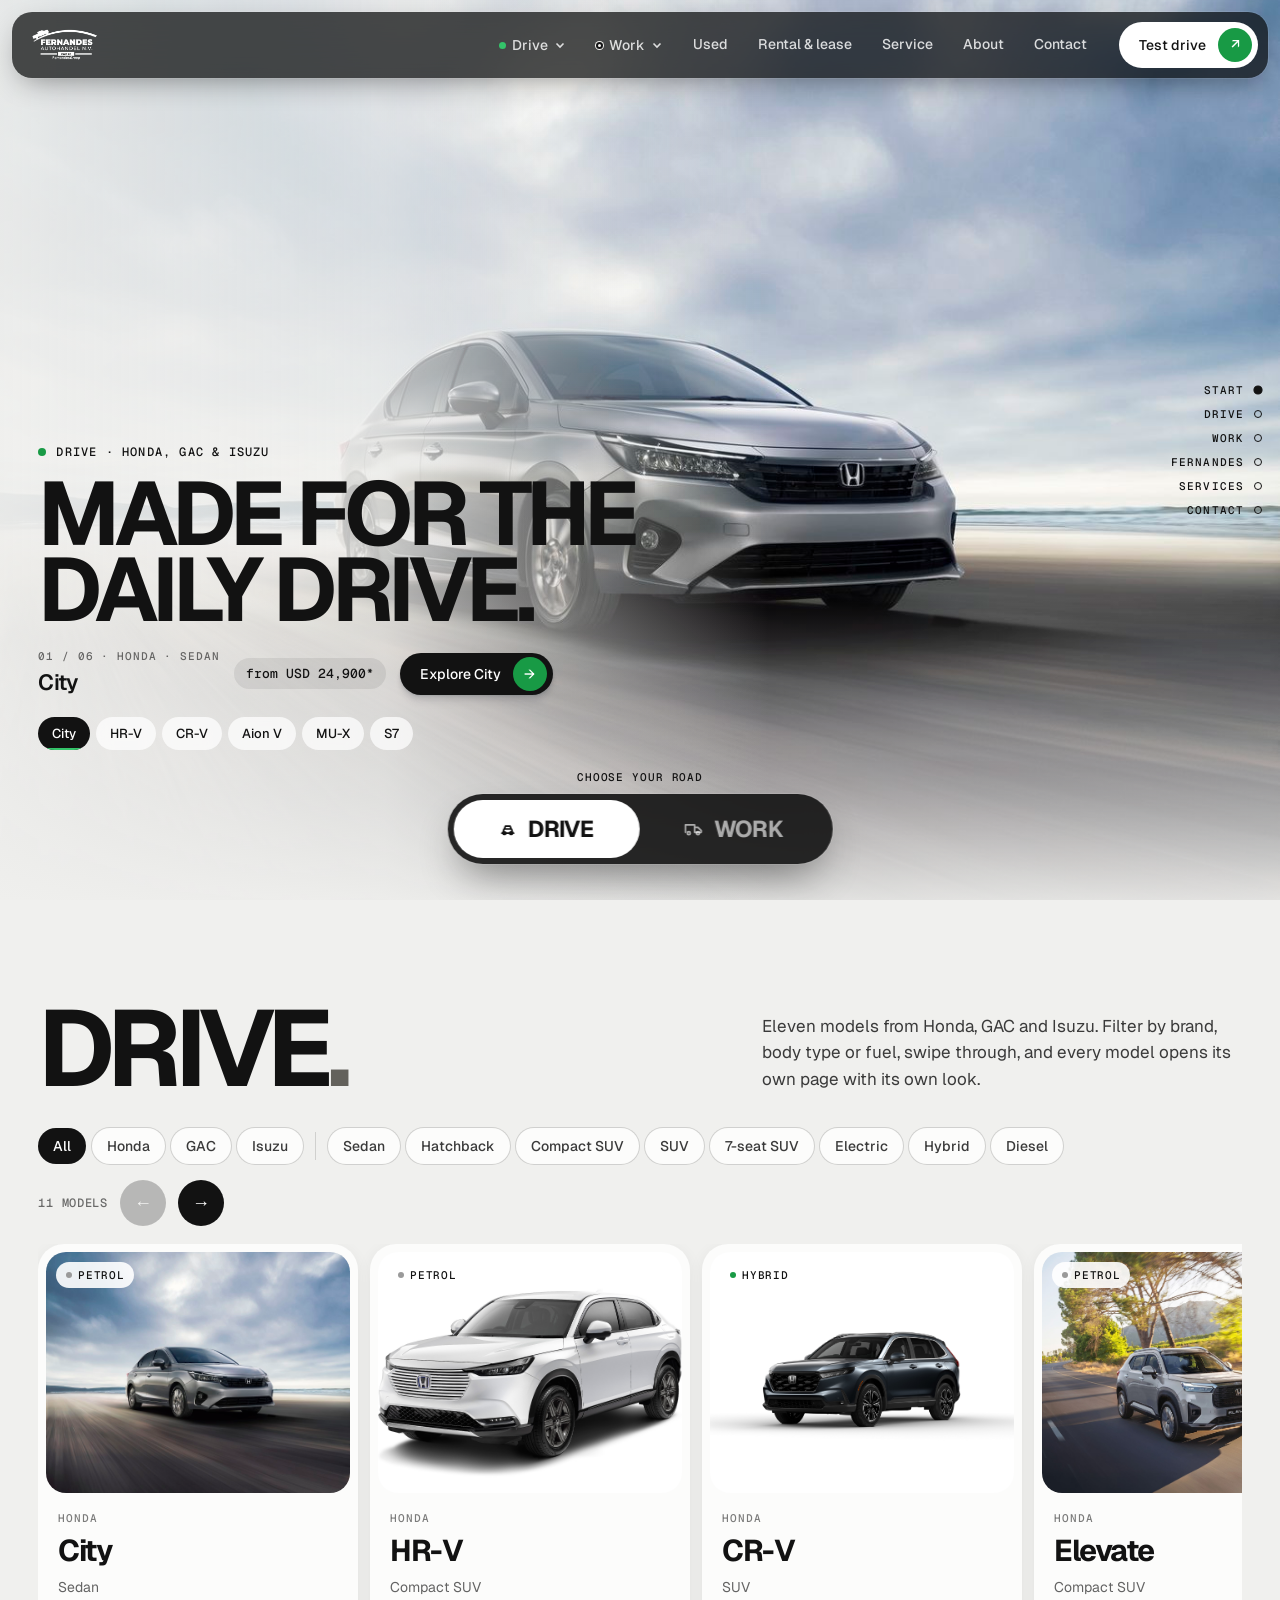
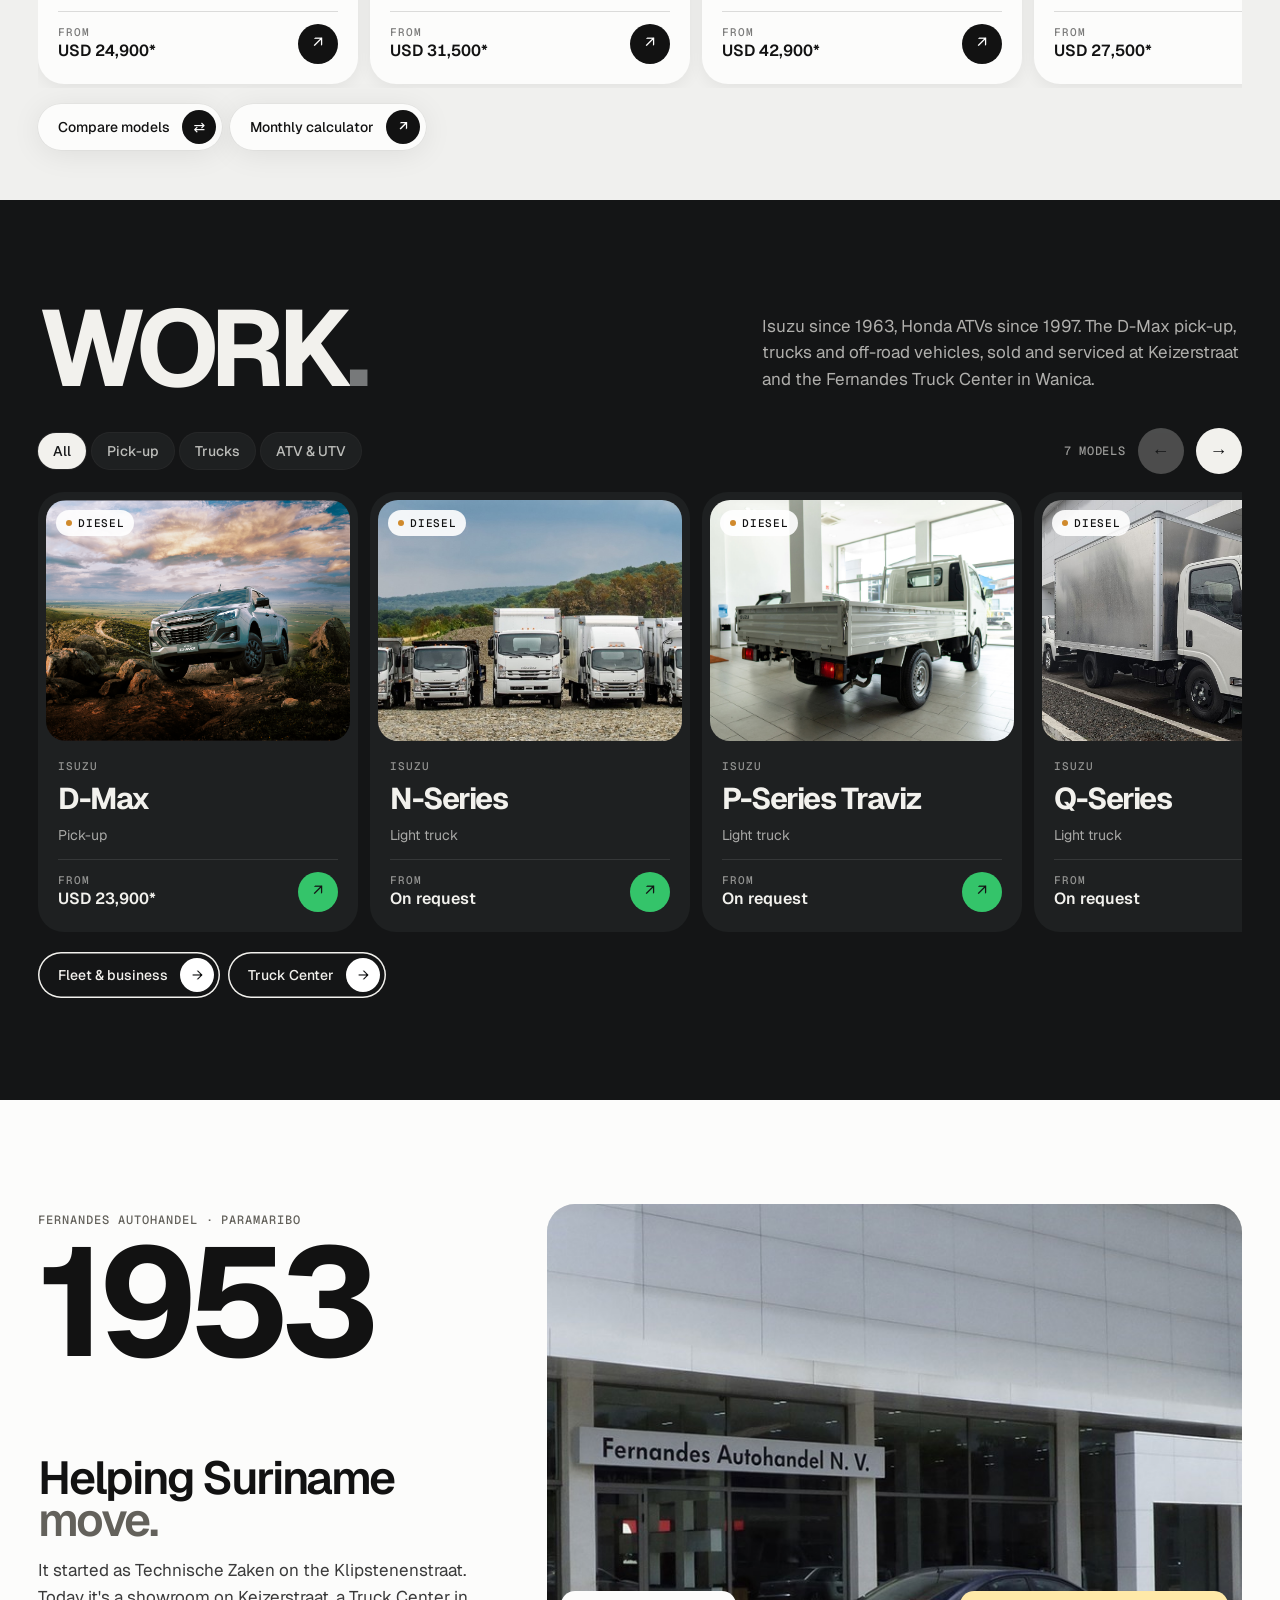
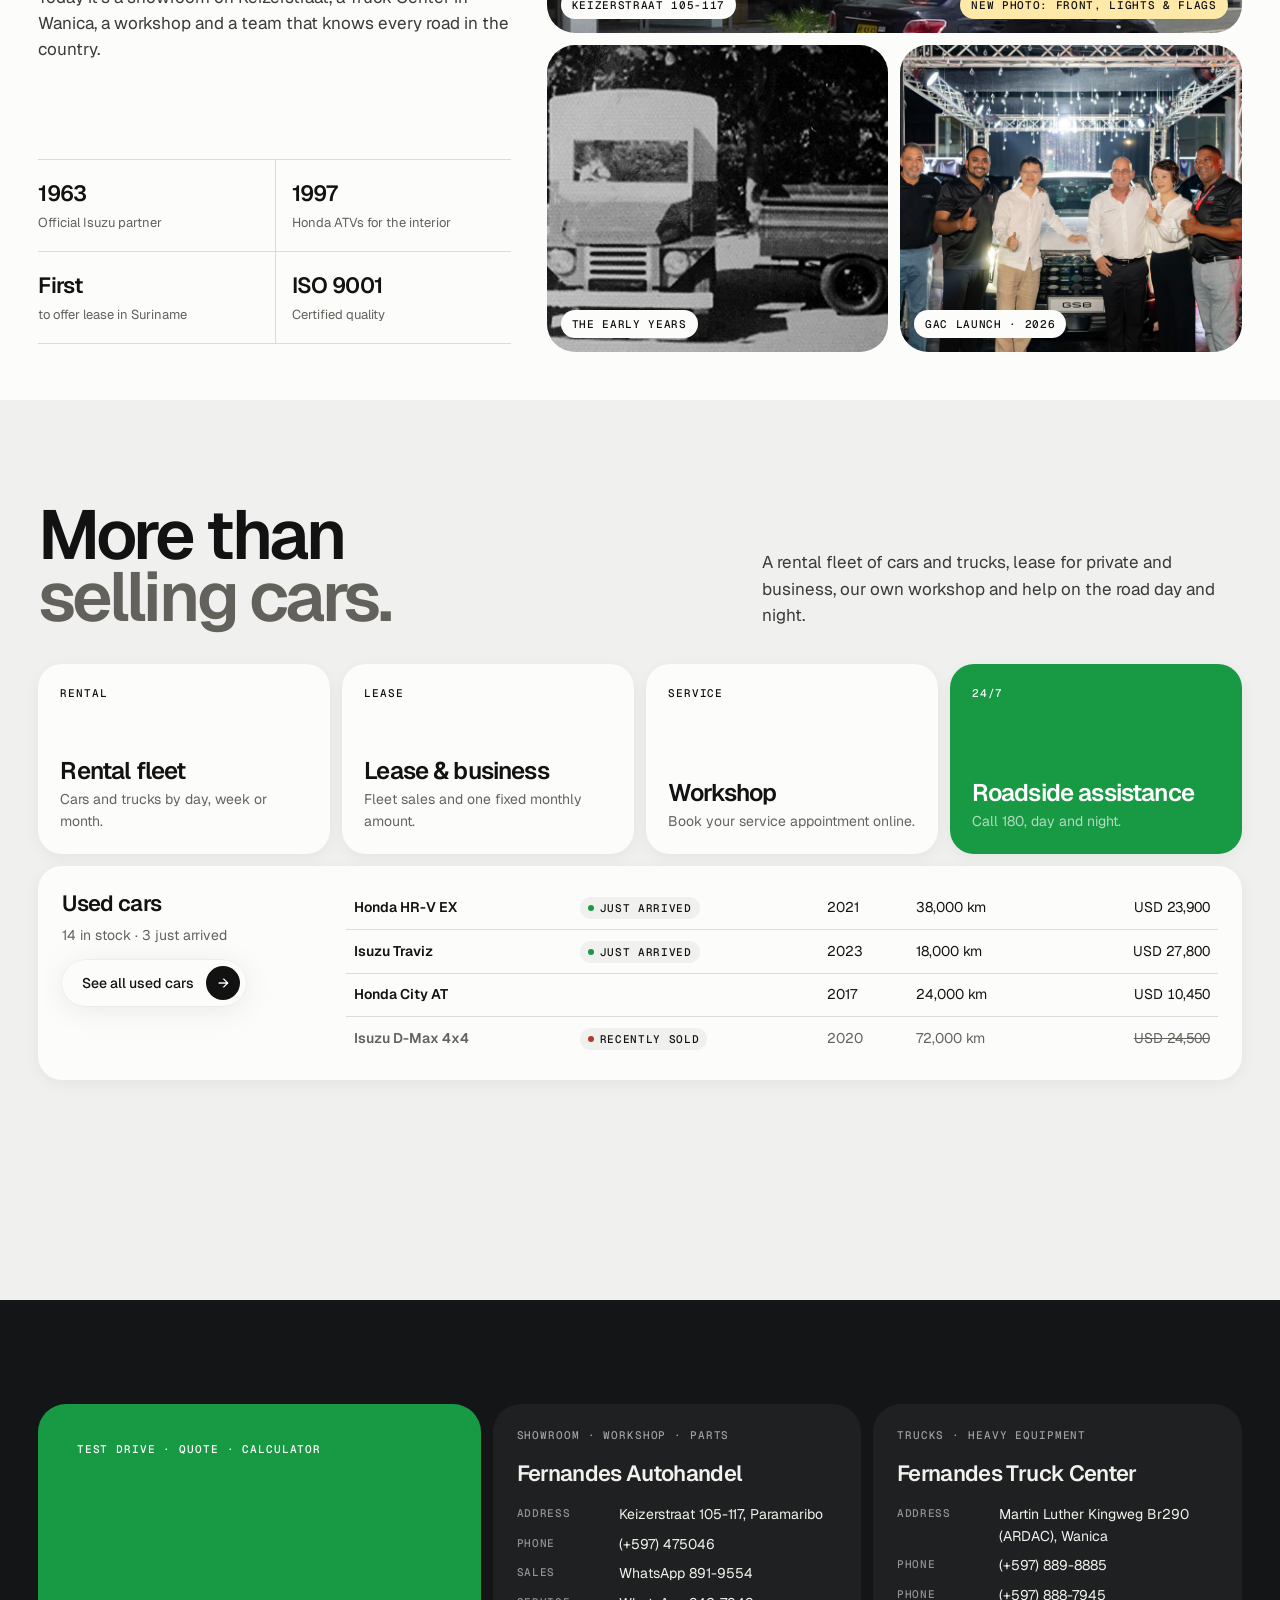
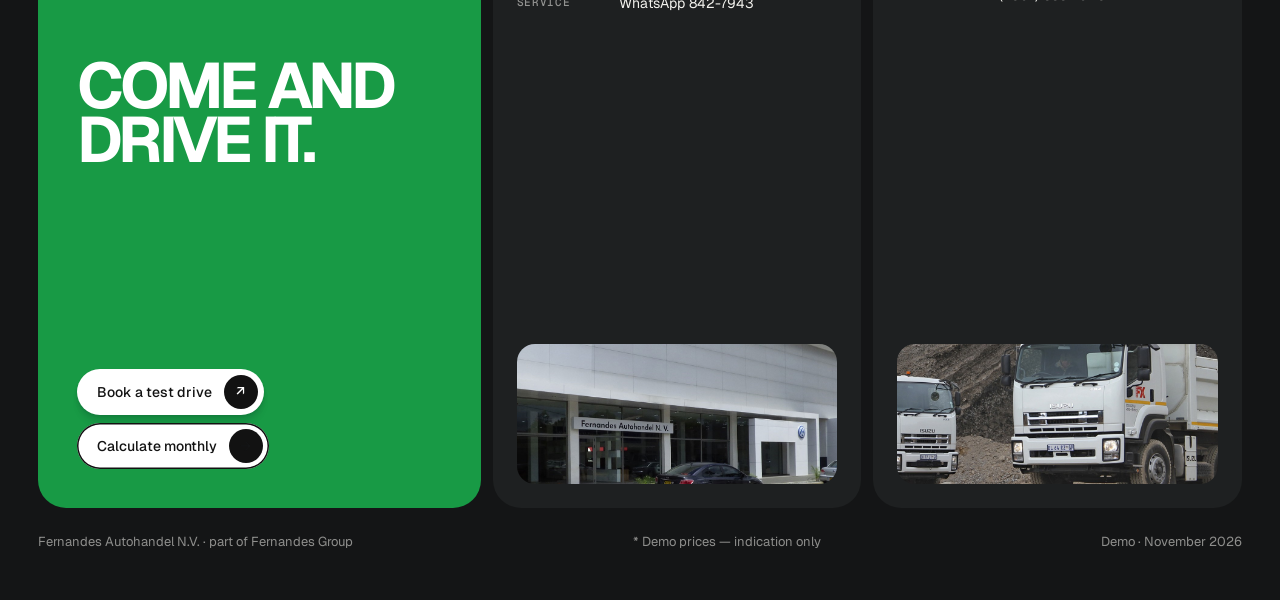
==== index.html @ 984bc944 "Raise 10px labels to 11px for legibility Co-Authored-By: Claude Opus 5.5 <noreply@anthropic.com>" ====
<!doctype html>
<html lang="en">
<head>
<meta charset="utf-8">
<meta name="viewport" content="width=device-width, initial-scale=1">
<title>Fernandes Autohandel — Honda, GAC &amp; Isuzu in Suriname</title>
<meta name="description" content="Fernandes Autohandel, Paramaribo, since 1953. New Honda, GAC and Isuzu vehicles, trucks, ATVs, used cars, rental, lease and service.">
<link rel="preconnect" href="https://fonts.googleapis.com">
<link rel="preconnect" href="https://fonts.gstatic.com" crossorigin>
<link href="https://fonts.googleapis.com/css2?family=Geist:wght@400;500;600;700&family=Geist+Mono:wght@500&display=swap" rel="stylesheet">
<link rel="stylesheet" href="assets/css/ytbg.css?v=3">
<link rel="stylesheet" href="assets/css/f-base.css?v=3">
<link rel="stylesheet" href="assets/css/f-nav.css?v=3">
<link rel="stylesheet" href="assets/css/f-compact.css?v=1">
<style>
  /* ================= Hero: switch + video reel per world ================= */
  .hero { padding: 0; }
  .layer { position: absolute; inset: 0; z-index: 1; isolation: isolate; display: flex; flex-direction: column; justify-content: flex-end; padding: 110px var(--gutter) 150px; }
  .layer--work { z-index: 2; color: var(--on-work); clip-path: circle(0% at 50% calc(100% - 82px)); transition: clip-path 1.1s cubic-bezier(.7,0,.2,1); }
  .hero[data-mode="work"] .layer--work { clip-path: circle(150% at 50% calc(100% - 82px)); }
  .layer--drive { color: var(--ink); }
  .reel { position: absolute; inset: 0; z-index: 0; background: #000; }
  .slide { position: absolute; inset: 0; opacity: 0; transition: opacity 1.1s ease; }
  .slide.on { opacity: 1; }
  .slide > img { position: absolute; inset: 0; width: 100%; height: 100%; object-fit: cover; }
  .slide.on > img, .slide.on .ytbg.is-static .ytbg__poster { animation: ytbg-kenburns 14s ease-in-out infinite alternate; }
  .slide .ytbg { background: transparent; }
  .layer::after { content: ''; position: absolute; inset: 0; z-index: 1; pointer-events: none; }
  .layer--drive::after { background: linear-gradient(90deg, rgba(240,240,238,.95) 0%, rgba(240,240,238,.78) 30%, rgba(240,240,238,0) 60%), linear-gradient(0deg, rgba(240,240,238,.92) 0%, rgba(240,240,238,0) 34%); }
  .layer--work::after { background: linear-gradient(90deg, rgba(20,21,22,.93) 0%, rgba(20,21,22,.66) 32%, rgba(20,21,22,0) 62%), linear-gradient(0deg, rgba(20,21,22,.93) 0%, rgba(20,21,22,0) 34%); }
  .layer > *:not(.reel) { position: relative; z-index: 2; }
  .kicker { display: inline-flex; align-items: center; gap: 10px; font: 500 12px var(--mono); letter-spacing: .1em; text-transform: uppercase; margin-bottom: 16px; }
  .kicker i { width: 8px; height: 8px; border-radius: 50%; background: var(--accent); }
  .layer--work .kicker i { background: var(--accent-2); }
  .layer h1, .layer h2.h1 { font-size: clamp(50px, 7vw, 116px); font-weight: 700; letter-spacing: -.06em; line-height: .84; text-transform: uppercase; max-width: 10ch; }
  .now { display: flex; align-items: center; gap: 14px; flex-wrap: wrap; margin: 22px 0 18px; min-height: 46px; }
  .now__name { font-size: 22px; font-weight: 600; letter-spacing: -.03em; }
  .now__name small { display: block; font: 500 11px var(--mono); letter-spacing: .08em; text-transform: uppercase; opacity: .6; margin-bottom: 2px; }
  .now__price { font: 500 13px var(--mono); padding: 7px 12px; border-radius: 999px; background: rgba(18,18,18,.08); }
  .layer--work .now__price { background: rgba(255,255,255,.12); }
  .now .btn { height: 42px; }
  .layer--work .now .btn { background: var(--on-work); color: var(--work); }
  .layer--work .now .btn i { background: var(--accent-2); color: var(--work); }
  .tabs-reel { display: flex; gap: 6px; flex-wrap: wrap; max-width: 640px; }
  .tabs-reel button { position: relative; overflow: hidden; border: 0; cursor: pointer; font: 500 13px var(--sans); padding: 8px 14px; border-radius: 999px; background: rgba(255,255,255,.72); color: var(--ink); backdrop-filter: blur(8px); -webkit-backdrop-filter: blur(8px); transition: background .25s, color .25s; }
  .layer--work .tabs-reel button { background: rgba(255,255,255,.1); color: var(--on-work); }
  .tabs-reel button.on { background: var(--ink); color: #fff; }
  .layer--work .tabs-reel button.on { background: var(--on-work); color: var(--work); }
  .tabs-reel button.on::after { content: ''; position: absolute; left: 0; bottom: 0; height: 2px; width: 100%; background: var(--accent-2); transform-origin: left; animation: reelbar var(--dur, 9s) linear forwards; }
  @keyframes reelbar { from { transform: scaleX(0); } to { transform: scaleX(1); } }

  .switch-wrap { position: absolute; z-index: 5; left: 50%; bottom: 36px; transform: translateX(-50%); display: flex; flex-direction: column; align-items: center; gap: 10px; }
  .switch-wrap .mono { color: var(--ink); transition: color .6s; }
  .hero[data-mode="work"] .switch-wrap .mono { color: var(--on-work); }
  .switch { position: relative; display: grid; grid-template-columns: 1fr 1fr; padding: 6px; border-radius: 999px; background: rgba(18,18,18,.9); backdrop-filter: blur(12px); -webkit-backdrop-filter: blur(12px); box-shadow: 0 0 0 1px rgba(255,255,255,.1), 0 20px 40px -12px rgba(0,0,0,.45); }
  .switch button { position: relative; z-index: 1; border: 0; background: none; color: rgba(255,255,255,.62); font: 700 clamp(18px, 1.8vw, 24px) var(--sans); letter-spacing: -.03em; text-transform: uppercase; padding: 14px clamp(28px, 3.4vw, 48px); cursor: pointer; transition: color .4s; display: flex; align-items: center; gap: 10px; }
  .switch button svg { width: 20px; height: 20px; }
  .switch button[aria-pressed="true"] { color: var(--ink); }
  .switch .knob { position: absolute; top: 6px; bottom: 6px; left: 6px; width: calc(50% - 6px); border-radius: 999px; background: #fff; transition: transform .6s cubic-bezier(.7,0,.2,1), background .6s; }
  .hero[data-mode="work"] .switch .knob { transform: translateX(100%); background: var(--accent-2); }
  .hero[data-mode="work"] .switch button[aria-pressed="true"] { color: var(--work); }

  /* ================= Drive / Work: filterable model rail ================= */
  .range__bar { display: flex; justify-content: space-between; align-items: center; gap: 16px; flex-wrap: wrap; margin-bottom: 18px; }
  .filters { display: flex; gap: 6px; flex-wrap: wrap; }
  .filters button { font: 500 14px var(--sans); border: 0; cursor: pointer; padding: 9px 15px; border-radius: 999px; background: var(--white); color: var(--ink-2); box-shadow: 0 0 0 1px var(--rule); transition: background .2s, color .2s; }
  .filters button:hover { color: var(--ink); }
  .filters button.on { background: var(--ink); color: #fff; box-shadow: none; }
  .filters .sep { width: 1px; background: var(--rule); margin: 4px 6px; }
  .block--dark .filters button { background: var(--work-2); color: rgba(242,241,237,.75); box-shadow: 0 0 0 1px rgba(255,255,255,.08); }
  .block--dark .filters button.on { background: var(--on-work); color: var(--work); }
  .range__nav { display: flex; align-items: center; gap: 12px; }
  .range__count { font: 500 12px var(--mono); letter-spacing: .06em; text-transform: uppercase; opacity: .6; }
  .arrow { width: 46px; height: 46px; border-radius: 50%; border: 0; cursor: pointer; display: grid; place-items: center; background: var(--ink); color: #fff; font-size: 18px; transition: transform .2s, opacity .2s; }
  .arrow:active { transform: scale(.94); }
  .arrow:disabled { opacity: .25; cursor: default; }
  .block--dark .arrow { background: var(--on-work); color: var(--work); }
  .rail { display: grid; grid-auto-flow: column; grid-auto-columns: clamp(270px, 25vw, 360px); gap: 12px; overflow-x: auto; scroll-snap-type: x mandatory; scrollbar-width: none; padding-bottom: 4px; flex: 1; min-height: 0; }
  .rail::-webkit-scrollbar { display: none; }
  .card { scroll-snap-align: start; display: flex; flex-direction: column; border-radius: 26px; overflow: hidden; background: var(--white); box-shadow: 0 4px 16px rgba(0,0,0,.06); transition: transform .3s var(--ease); min-height: 440px; }
  .block--dark .card { background: var(--work-2); box-shadow: none; }
  .card:hover { transform: translateY(-4px); }
  .card[hidden] { display: none; }
  .card__img { position: relative; flex: 1; min-height: 220px; overflow: hidden; margin: 8px; border-radius: 20px; }
  .card__img img { position: absolute; inset: 0; width: 100%; height: 100%; object-fit: cover; transition: transform .8s var(--ease); }
  .card:hover .card__img img { transform: scale(1.05); }
  .card__power { position: absolute; left: 10px; top: 10px; font: 500 11px var(--mono); letter-spacing: .06em; text-transform: uppercase; padding: 6px 10px; border-radius: 999px; background: rgba(255,255,255,.9); color: var(--ink); display: inline-flex; align-items: center; gap: 6px; }
  .card__power::before { content: ''; width: 6px; height: 6px; border-radius: 50%; background: #9a9a9a; }
  .card__power[data-p="Electric"]::before { background: #2f9bff; }
  .card__power[data-p*="ybrid"]::before { background: var(--accent); }
  .card__power[data-p="Diesel"]::before { background: #d08a2c; }
  .card__body { padding: 10px 20px 20px; display: flex; flex-direction: column; gap: 12px; }
  .card__brand { font: 500 11px var(--mono); letter-spacing: .08em; text-transform: uppercase; opacity: .55; }
  .card h3 { font-size: 30px; font-weight: 700; letter-spacing: -.05em; line-height: .95; }
  .card__type { font-size: 14px; opacity: .65; }
  .card__foot { display: flex; justify-content: space-between; align-items: center; gap: 10px; padding-top: 12px; border-top: 1px solid var(--rule); }
  .block--dark .card__foot { border-color: rgba(255,255,255,.1); }
  .card__price { font-weight: 600; font-variant-numeric: tabular-nums; }
  .card__price small { display: block; font: 500 11px var(--mono); letter-spacing: .08em; text-transform: uppercase; opacity: .55; }
  .card__go { width: 40px; height: 40px; border-radius: 50%; display: grid; place-items: center; background: var(--ink); color: #fff; transition: transform .35s var(--ease); }
  .block--dark .card__go { background: var(--accent-2); color: var(--work); }
  .card:hover .card__go { transform: rotate(-45deg); }
  .range__more { display: flex; gap: 8px; flex-wrap: wrap; margin-top: 16px; }

  @media (max-width: 760px) {
    .layer { padding-bottom: 140px; justify-content: flex-end; }
    .layer--drive::after { background: linear-gradient(0deg, rgba(240,240,238,.97) 0%, rgba(240,240,238,.85) 48%, rgba(240,240,238,0) 78%); }
    .layer--work::after { background: linear-gradient(0deg, rgba(20,21,22,.97) 0%, rgba(20,21,22,.85) 48%, rgba(20,21,22,0) 78%); }
    .switch button { padding: 12px 22px; }
    .now { margin: 16px 0 12px; }
    .rail { grid-auto-columns: 82%; }
    .card { min-height: 400px; }
    .filters .sep { display: none; }
  }
</style>
</head>
<body data-on="light" data-home="" data-img="assets/img/">

<header class="nav">
  <a class="nav__logo" href="#top"><img src="assets/img/brand/fernandes-logo-white.png" alt="Fernandes Autohandel N.V."></a>
  <nav class="nav__links" id="nav">
    <button class="nav__item" type="button" data-menu="drive" aria-expanded="false" aria-controls="mega-drive"><i></i>Drive<svg viewBox="0 0 12 12" fill="none" stroke="currentColor" stroke-width="1.6"><path d="M2.5 4.5 6 8l3.5-3.5"/></svg></button>
    <button class="nav__item" type="button" data-menu="work" aria-expanded="false" aria-controls="mega-work"><i></i>Work<svg viewBox="0 0 12 12" fill="none" stroke="currentColor" stroke-width="1.6"><path d="M2.5 4.5 6 8l3.5-3.5"/></svg></button>
    <a href="#services">Used</a>
    <a href="#services">Rental &amp; lease</a>
    <a href="#services">Service</a>
    <a href="#fernandes">About</a>
    <a href="#contact">Contact</a>
  </nav>
  <a class="btn" href="#contact">Test drive <i>↗</i></a>
  <button class="btn menu-btn" data-menu-toggle aria-expanded="false" aria-controls="nav">Menu <i>≡</i></button>
</header>
<div class="mega" id="mega-drive" data-mega="drive" role="region" aria-label="Drive models"></div>
<div class="mega" id="mega-work" data-mega="work" role="region" aria-label="Work models"></div>
<nav class="dots" aria-label="Sections"></nav>

<section class="block hero" id="top" data-block="Start" data-mode="drive">
  <div class="layer layer--drive" data-world="drive">
    <div class="reel"></div>
    <span class="kicker"><i></i>Drive · Honda, GAC &amp; Isuzu</span>
    <h1>Made for the daily drive.</h1>
    <div class="now"></div>
    <div class="tabs-reel" role="tablist" aria-label="Drive models"></div>
  </div>
  <div class="layer layer--work" data-world="work" aria-hidden="true">
    <div class="reel"></div>
    <span class="kicker"><i></i>Work · Isuzu &amp; Honda</span>
    <h2 class="h1">Built for the hardest day.</h2>
    <div class="now"></div>
    <div class="tabs-reel" role="tablist" aria-label="Work models"></div>
  </div>
  <div class="switch-wrap">
    <span class="mono">Choose your road</span>
    <div class="switch" role="group" aria-label="Drive or work">
      <span class="knob"></span>
      <button type="button" aria-pressed="true" data-set="drive"><svg viewBox="0 0 24 24" fill="none" stroke="currentColor" stroke-width="2" stroke-linecap="round" stroke-linejoin="round"><path d="M5 17h14M6 17l1.5-5h9L18 17M8 12l1.2-3.5h5.6L16 12"/><circle cx="8" cy="17" r="1.6"/><circle cx="16" cy="17" r="1.6"/></svg>Drive</button>
      <button type="button" aria-pressed="false" data-set="work"><svg viewBox="0 0 24 24" fill="none" stroke="currentColor" stroke-width="2" stroke-linecap="round" stroke-linejoin="round"><path d="M2 16V7h11v9M13 10h4l4 4v2h-8"/><circle cx="6" cy="17" r="1.8"/><circle cx="17" cy="17" r="1.8"/></svg>Work</button>
    </div>
  </div>
</section>

<section class="block" id="drive" data-block="Drive">
  <div class="block__head" data-reveal>
    <h2 class="block__title">Drive<span>.</span></h2>
    <p class="block__lede">Eleven models from Honda, GAC and Isuzu. Filter by brand, body type or fuel, swipe through, and every model opens its own page with its own look.</p>
  </div>
  <div class="range" data-range="drive">
    <div class="range__bar">
      <div class="filters"></div>
      <div class="range__nav"><span class="range__count"></span><button class="arrow" data-dir="-1" aria-label="Previous">←</button><button class="arrow" data-dir="1" aria-label="Next">→</button></div>
    </div>
    <div class="rail"></div>
    <div class="range__more"><a class="btn btn--light" href="#">Compare models <i>⇄</i></a><a class="btn btn--light" href="#">Monthly calculator <i>↗</i></a></div>
  </div>
</section>

<section class="block block--dark" id="work" data-block="Work">
  <div class="block__head" data-reveal>
    <h2 class="block__title">Work<span>.</span></h2>
    <p class="block__lede">Isuzu since 1963, Honda ATVs since 1997. The D-Max pick-up, trucks and off-road vehicles, sold and serviced at Keizerstraat and the Fernandes Truck Center in Wanica.</p>
  </div>
  <div class="range" data-range="work">
    <div class="range__bar">
      <div class="filters"></div>
      <div class="range__nav"><span class="range__count"></span><button class="arrow" data-dir="-1" aria-label="Previous">←</button><button class="arrow" data-dir="1" aria-label="Next">→</button></div>
    </div>
    <div class="rail"></div>
    <div class="range__more"><a class="btn btn--ghost" href="#">Fleet &amp; business <i><b>→</b></i></a><a class="btn btn--ghost" href="#contact">Truck Center <i><b>→</b></i></a></div>
  </div>
</section>

<section class="block block--white" id="fernandes" data-block="Fernandes">
  <div class="fern">
    <div class="fern__text" data-reveal>
      <div class="fern__year"><small>Fernandes Autohandel · Paramaribo</small>1953</div>
      <div>
        <h2 class="block__title block__title--sm">Helping Suriname<span> move.</span></h2>
        <p class="block__lede" style="margin-top:16px">It started as Technische Zaken on the Klipstenenstraat. Today it's a showroom on Keizerstraat, a Truck Center in Wanica, a workshop and a team that knows every road in the country.</p>
      </div>
      <div class="facts">
        <div><b>1963</b><span>Official Isuzu partner</span></div>
        <div><b>1997</b><span>Honda ATVs for the interior</span></div>
        <div><b>First</b><span>to offer lease in Suriname</span></div>
        <div><b>ISO 9001</b><span>Certified quality</span></div>
      </div>
    </div>
    <div class="fern__media" data-reveal>
      <figure class="photo photo--wide"><img src="assets/img/fernandes/autoh-nwbouw-170714-fz70-011a_stagesmall.jpg" alt="Fernandes Autohandel building, Keizerstraat"><figcaption><span>Keizerstraat 105-117</span><span class="todo">New photo: front, lights &amp; flags</span></figcaption></figure>
      <figure class="photo bw"><img src="assets/img/fernandes/dsc_5528_stagesmall.jpg" alt="Early Fernandes vehicles"><figcaption><span>The early years</span></figcaption></figure>
      <figure class="photo"><img src="assets/img/fernandes/dsc03095final.jpg" alt="GAC launch event" style="object-position:center 30%"><figcaption><span>GAC launch · 2026</span></figcaption></figure>
    </div>
  </div>
</section>

<section class="block" id="services" data-block="Services">
  <div class="block__head" data-reveal>
    <h2 class="block__title block__title--sm">More than<br><span>selling cars.</span></h2>
    <p class="block__lede">A rental fleet of cars and trucks, lease for private and business, our own workshop and help on the road day and night.</p>
  </div>
  <div class="svc" data-reveal>
    <a href="#"><span class="mono">Rental</span><div><h4>Rental fleet</h4><p>Cars and trucks by day, week or month.</p></div></a>
    <a href="#"><span class="mono">Lease</span><div><h4>Lease &amp; business</h4><p>Fleet sales and one fixed monthly amount.</p></div></a>
    <a href="#"><span class="mono">Service</span><div><h4>Workshop</h4><p>Book your service appointment online.</p></div></a>
    <a href="#" class="svc--accent"><span class="mono">24/7</span><div><h4>Roadside assistance</h4><p>Call 180, day and night.</p></div></a>
  </div>
  <div class="used" data-reveal>
    <div>
      <h4>Used cars</h4>
      <p class="used__count">14 in stock · 3 just arrived</p>
      <a class="btn btn--light" href="#">See all used cars <i>→</i></a>
    </div>
    <table>
      <tr><td>Honda HR-V EX</td><td><span class="tag">Just arrived</span></td><td>2021</td><td>38,000 km</td><td class="num">USD 23,900</td></tr>
      <tr><td>Isuzu Traviz</td><td><span class="tag">Just arrived</span></td><td>2023</td><td>18,000 km</td><td class="num">USD 27,800</td></tr>
      <tr><td>Honda City AT</td><td></td><td>2017</td><td>24,000 km</td><td class="num">USD 10,450</td></tr>
      <tr class="sold"><td>Isuzu D-Max 4x4</td><td><span class="tag tag--sold">Recently sold</span></td><td>2020</td><td>72,000 km</td><td class="num">USD 24,500</td></tr>
    </table>
  </div>
</section>

<section class="block block--dark" id="contact" data-block="Contact">
  <div class="contact" data-reveal>
    <div class="contact__cta">
      <span class="mono">Test drive · Quote · Calculator</span>
      <h3>Come and drive it.</h3>
      <div style="display:flex;gap:8px;flex-wrap:wrap"><a class="btn" href="#">Book a test drive <i>↗</i></a><a class="btn btn--ghost" href="#">Calculate monthly <i><b>→</b></i></a></div>
    </div>
    <div class="loc">
      <span class="mono" style="opacity:.6">Showroom · Workshop · Parts</span>
      <h4>Fernandes Autohandel</h4>
      <dl><dt>Address</dt><dd>Keizerstraat 105-117, Paramaribo</dd><dt>Phone</dt><dd>(+597) 475046</dd><dt>Sales</dt><dd>WhatsApp 891-9554</dd><dt>Service</dt><dd>WhatsApp 842-7943</dd></dl>
      <div class="loc__img"><img src="assets/img/fernandes/autoh-nwbouw-170714-fz70-011a_stagesmall.jpg" alt=""></div>
    </div>
    <div class="loc">
      <span class="mono" style="opacity:.6">Trucks · Heavy equipment</span>
      <h4>Fernandes Truck Center</h4>
      <dl><dt>Address</dt><dd>Martin Luther Kingweg Br290 (ARDAC), Wanica</dd><dt>Phone</dt><dd>(+597) 889-8885</dd><dt>Phone</dt><dd>(+597) 888-7945</dd></dl>
      <div class="loc__img"><img src="assets/img/trucks/f-series.jpg" alt="" style="object-position:70% center"></div>
    </div>
  </div>
  <div class="legal"><span>Fernandes Autohandel N.V. · part of Fernandes Group</span><span>* Demo prices — indication only</span><span>Demo · November 2026</span></div>
</section>

<script src="assets/data/models.js?v=3"></script>
<script src="assets/js/ytbg.js?v=3"></script>
<script src="assets/js/f-base.js?v=3"></script>
<script src="assets/js/f-nav.js?v=3"></script>
<script>
(function () {
  const MODELS = window.FAH_MODELS;
  const WORLDS = window.FAH_WORLDS;
  const IMG = document.body.dataset.img || 'assets/img/';
  const price = (m) => m.from ? 'USD ' + m.from.toLocaleString('en-US') + '*' : 'On request';
  const byWorld = (w) => MODELS.filter((m) => m.world === w);
  const touch = matchMedia('(hover: none)').matches;
  const reduce = matchMedia('(prefers-reduced-motion: reduce)').matches;
  const esc = (s) => String(s).replace(/[&<>"]/g, (c) => ({ '&': '&amp;', '<': '&lt;', '>': '&gt;', '"': '&quot;' }[c]));

  /* ---------------- Hero reels: several models per world ---------------- */
  const DUR = 9000;
  const reels = {};
  const extra = { drive: ['s7'], work: ['pioneer', 'foreman'] };      // image-only slides fill out each reel
  const setupReel = (world) => {
    const layer = document.querySelector(`.layer[data-world="${world}"]`);
    const list = byWorld(world).filter((m) => m.yt).concat(extra[world].map((id) => MODELS.find((m) => m.id === id)));
    const reelEl = layer.querySelector('.reel');
    reelEl.innerHTML = list.map((m, i) => m.yt
      ? `<div class="slide" data-i="${i}"><div class="ytbg" data-yt="${m.yt}" data-yt-title="${esc(m.brand + ' ' + m.name)}"><img class="ytbg__poster" src="${IMG + m.img}" alt="" style="object-position:${m.pos}"></div></div>`
      : `<div class="slide" data-i="${i}"><img src="${IMG + m.img}" alt="" style="object-position:${m.pos}"></div>`).join('');
    const tabs = layer.querySelector('.tabs-reel');
    tabs.style.setProperty('--dur', DUR + 'ms');
    tabs.innerHTML = list.map((m, i) => `<button type="button" role="tab" data-i="${i}">${esc(m.name)}</button>`).join('');
    const now = layer.querySelector('.now');
    const r = { world, list, layer, slides: [...reelEl.children], tabs: [...tabs.children], now, i: -1, timer: null, running: false };
    tabs.addEventListener('click', (e) => { const b = e.target.closest('button'); if (b) { go(r, +b.dataset.i); schedule(r); } });
    reels[world] = r;
  };
  const warm = (r, i) => { const yt = r.slides[i] && r.slides[i].querySelector('.ytbg'); if (yt && window.FAHyt) FAHyt.start(yt); };
  const go = (r, i) => {
    r.i = (i + r.list.length) % r.list.length;
    const m = r.list[r.i];
    r.slides.forEach((s, k) => s.classList.toggle('on', k === r.i));
    r.tabs.forEach((t, k) => { t.classList.remove('on'); t.setAttribute('aria-selected', String(k === r.i)); });
    void r.tabs[r.i].offsetWidth;                              // restart the progress bar
    r.tabs[r.i].classList.add('on');
    r.now.innerHTML = `<div class="now__name"><small>${String(r.i + 1).padStart(2, '0')} / ${String(r.list.length).padStart(2, '0')} · ${esc(m.brand)} · ${esc(m.type)}</small>${esc(m.name)}</div><span class="now__price">from ${esc(price(m))}</span><a class="btn" href="${m.page || '#' + r.world}">Explore ${esc(m.name)} <i>→</i></a>`;
    warm(r, r.i);
    warm(r, (r.i + 1) % r.list.length);                       // load the next video ahead so it is live when shown
  };
  const schedule = (r) => {
    clearInterval(r.timer);
    if (!r.running || reduce) return;
    r.timer = setInterval(() => go(r, r.i + 1), DUR);
  };
  const run = (world) => {
    Object.values(reels).forEach((r) => { r.running = r.world === world; if (!r.running) clearInterval(r.timer); });
    const r = reels[world];
    if (r.i < 0) go(r, 0); else go(r, r.i);
    schedule(r);
  };
  setupReel('drive'); setupReel('work');

  /* ---------------- Switch ---------------- */
  const hero = document.getElementById('top');
  const buttons = [...hero.querySelectorAll('[data-set]')];
  const setMode = (mode) => {
    hero.dataset.mode = mode;
    hero.classList.toggle('block--dark', mode === 'work');
    buttons.forEach((b) => b.setAttribute('aria-pressed', String(b.dataset.set === mode)));
    hero.querySelector('.layer--drive').setAttribute('aria-hidden', String(mode !== 'drive'));
    hero.querySelector('.layer--work').setAttribute('aria-hidden', String(mode !== 'work'));
    run(mode);
    window.dispatchEvent(new Event('scroll'));
  };
  buttons.forEach((b) => b.addEventListener('click', () => setMode(b.dataset.set)));
  hero.addEventListener('keydown', (e) => { if (e.key === 'ArrowRight') setMode('work'); if (e.key === 'ArrowLeft') setMode('drive'); });
  run('drive');

  /* ---------------- Drive / Work rails with filters ---------------- */
  const card = (m) => `<a class="card" href="${FAH.href(m)}" data-brand="${esc(m.brand)}" data-group="${esc(m.group)}" data-type="${esc(m.type)}" data-power="${esc(m.power)}">
      <div class="card__img"><img src="${IMG + m.img}" alt="${esc(m.brand + ' ' + m.name)}" loading="lazy" style="object-position:${m.pos}"><span class="card__power" data-p="${esc(m.power)}">${esc(m.power)}</span></div>
      <div class="card__body"><span class="card__brand">${esc(m.brand)}</span><h3>${esc(m.name)}</h3><span class="card__type">${esc(m.type)}</span>
      <div class="card__foot"><span class="card__price"><small>From</small>${esc(price(m))}</span><span class="card__go">↗</span></div></div></a>`;
  document.querySelectorAll('[data-range]').forEach((range) => {
    const world = range.dataset.range;
    const items = byWorld(world);
    const rail = range.querySelector('.rail');
    rail.innerHTML = items.map(card).join('');
    const groupFilters = WORLDS[world].groups;
    const typeFilters = WORLDS[world].filters;
    const fbar = range.querySelector('.filters');
    fbar.innerHTML = `<button class="on" data-f="all">All</button>` +
      groupFilters.map((g) => `<button data-f="group:${esc(g)}">${esc(g)}</button>`).join('') +
      (typeFilters.length ? '<span class="sep"></span>' + typeFilters.map((t) => `<button data-f="${['Electric', 'Hybrid', 'Diesel'].includes(t) ? 'power' : 'type'}:${esc(t)}">${esc(t)}</button>`).join('') : '');
    const count = range.querySelector('.range__count');
    const arrows = [...range.querySelectorAll('.arrow')];
    const updateArrows = () => {
      arrows[0].disabled = rail.scrollLeft < 8;
      arrows[1].disabled = rail.scrollLeft + rail.clientWidth > rail.scrollWidth - 8;
    };
    const apply = (f) => {
      let n = 0;
      [...rail.children].forEach((c) => {
        let show = f === 'all';
        if (!show) {
          const [k, v] = f.split(/:(.+)/);
          const val = c.dataset[k] || '';
          show = k === 'power' ? val.toLowerCase().includes(v.toLowerCase()) : val === v;
        }
        c.hidden = !show; if (show) n++;
      });
      count.textContent = n + (n === 1 ? ' model' : ' models');
      rail.scrollTo({ left: 0 });
      setTimeout(updateArrows, 50);
    };
    fbar.addEventListener('click', (e) => {
      const b = e.target.closest('button'); if (!b) return;
      fbar.querySelectorAll('button').forEach((x) => x.classList.toggle('on', x === b));
      apply(b.dataset.f);
    });
    arrows.forEach((a) => a.addEventListener('click', () => {
      const step = (rail.firstElementChild ? rail.firstElementChild.getBoundingClientRect().width + 12 : 300) * (innerWidth < 760 ? 1 : 2);
      rail.scrollBy({ left: step * +a.dataset.dir, behavior: 'smooth' });
    }));
    rail.addEventListener('scroll', updateArrows, { passive: true });
    addEventListener('resize', updateArrows);
    apply('all');
  });

  // menu model links: jump to the world and highlight the right filter later (demo: scroll to the rail)
  document.querySelectorAll('.mega__model').forEach((a) => a.addEventListener('click', () => {
    const m = MODELS.find((x) => x.id === a.dataset.model);
    const rail = document.querySelector(`[data-range="${m.world}"] .rail`);
    const target = [...rail.children].find((c) => c.querySelector('h3').textContent === m.name);
    if (target) setTimeout(() => rail.scrollTo({ left: target.offsetLeft - rail.offsetLeft, behavior: 'smooth' }), 500);
  }));
})();
</script>
</body>
</html>
---- assets/css/ytbg.css ----
.ytbg { position: absolute; inset: 0; overflow: hidden; container-type: size; background: #000; }
.ytbg__poster { position: absolute; inset: 0; width: 100%; height: 100%; object-fit: cover; transition: opacity .9s ease, transform 8s ease; }
.ytbg__frame {
  position: absolute; top: 50%; left: 50%; border: 0; pointer-events: none;
  width: max(100cqw, calc(100cqh * 1.7778)); height: max(100cqh, calc(100cqw * 0.5625));
  transform: translate(-50%, -50%) scale(1.18); opacity: 0; transition: opacity .9s ease;
}
/* is-playing = wanted (hover/visible); is-live = YouTube reports playback */
/* the delay hides YouTube's own controls, which flash briefly when playback starts */
.ytbg.is-playing.is-live .ytbg__frame { opacity: 1; transition-delay: 1.4s; }
.ytbg.is-playing.is-live .ytbg__poster { opacity: 0; transition-delay: 1.4s; }
.ytbg.is-static .ytbg__poster { animation: ytbg-kenburns 18s ease-in-out infinite alternate; }
@keyframes ytbg-kenburns { from { transform: scale(1); } to { transform: scale(1.12) translate(-2%, -1%); } }
@media (prefers-reduced-motion: reduce) { .ytbg__frame { display: none; } .ytbg.is-static .ytbg__poster { animation: none; } }
---- assets/css/f-base.css ----
/* Shared base for the "F" family of style proposals (Drive & Work). */
html, body { background: #f0f0ee; }
:root {
  --paper: #f0f0ee;
  --paper-2: #e6e6e2;
  --white: #fcfcfb;
  --ink: #121212;
  --ink-2: #3a3a3a;
  --muted: #63615b;           /* 4.5:1+ on paper and stone */
  --rule: rgba(18, 18, 18, .14);
  --work: #141516;
  --work-2: #1e2021;
  --work-3: #2a2d2e;
  --on-work: #f2f1ed;
  --accent: #189a45;            /* Fernandes green */
  --accent-2: #34c46a;          /* green on dark */
  --sans: 'Geist', system-ui, sans-serif;
  --mono: 'Geist Mono', ui-monospace, monospace;
  --gutter: clamp(18px, 3vw, 44px);
  --ease: cubic-bezier(.22, 1, .36, 1);
}
* { box-sizing: border-box; margin: 0; }
/* No scroll-snap: with a mouse wheel it pulls every small step back to the block start. */
html { overflow-x: clip; }   /* paging + anchor scrolling are animated in f-base.js */
body { color: var(--ink); font: 400 16px/1.55 var(--sans); -webkit-font-smoothing: antialiased; -moz-osx-font-smoothing: grayscale; }
::selection { background: rgba(24, 154, 69, .25); }
img { display: block; max-width: 100%; }
a { color: inherit; text-decoration: none; }
.mono { font: 500 11px var(--mono); letter-spacing: .08em; text-transform: uppercase; }
.muted { color: var(--muted); }

/* ---------- Nav (adapts to the block underneath) ---------- */
.nav { position: fixed; z-index: 60; inset: 0 0 auto; display: flex; align-items: center; gap: 24px; padding: 16px var(--gutter); transition: color .4s, background .4s; }
.nav__logo { background: #fff; border-radius: 10px; padding: 5px 10px; box-shadow: 0 1px 3px rgba(0,0,0,.08); }
.nav__logo img { height: 32px; width: auto; }
.nav__links { display: flex; gap: 22px; margin-left: auto; font-size: 14px; font-weight: 500; }
.nav__links a { opacity: .8; transition: opacity .2s; }
.nav__links a:hover { opacity: 1; }
body[data-on="dark"] .nav { color: var(--on-work); }
body[data-on="dark"] .nav__links a { text-shadow: 0 2px 16px rgba(0,0,0,.45); }
.nav .menu-btn { display: none; }

/* ---------- Buttons ---------- */
.btn { display: inline-flex; align-items: center; justify-content: space-between; gap: 12px; height: 46px; padding: 0 6px 0 20px; border-radius: 999px; background: var(--ink); color: #fff; font: 500 14px var(--sans); border: 0; cursor: pointer; white-space: nowrap; transition: transform .2s, background .3s, color .3s; box-shadow: 0 1px 2px rgba(5,26,36,.1), 0 4px 4px rgba(5,26,36,.09), 0 9px 6px rgba(5,26,36,.05); }
.btn i { width: 34px; height: 34px; border-radius: 50%; background: var(--accent); color: #fff; display: grid; place-items: center; font-style: normal; transition: transform .35s var(--ease); }
.btn:hover i { transform: rotate(-45deg); }
.btn:active { transform: scale(.97); }
.btn--light { background: var(--white); color: var(--ink); box-shadow: 0 0 0 .5px rgba(0,0,0,.06), 0 4px 30px rgba(0,0,0,.08); }
.btn--light i { background: var(--ink); }
.btn--ghost { background: transparent; color: inherit; box-shadow: inset 0 0 0 1.5px currentColor; }
.btn--ghost i { background: currentColor; }
.btn--ghost i b { color: var(--work); font-weight: 400; }
body[data-on="dark"] .nav .btn { background: var(--on-work); color: var(--work); }

/* ---------- Full-screen blocks ---------- */
.block { position: relative; min-height: 100vh; min-height: 100svh; scroll-snap-align: start; padding: 104px var(--gutter) 48px; display: flex; flex-direction: column; overflow: hidden; }
.block--dark { background: var(--work); color: var(--on-work); }
.block--white { background: var(--white); }
.block__head { display: flex; justify-content: space-between; align-items: end; gap: 24px; flex-wrap: wrap; margin-bottom: clamp(24px, 4vh, 44px); }
.block__title { font-size: clamp(56px, 8.4vw, 136px); font-weight: 700; letter-spacing: -.06em; line-height: .82; text-transform: uppercase; }
.block__title--sm { font-size: clamp(40px, 5.4vw, 84px); letter-spacing: -.05em; line-height: .9; text-transform: none; font-weight: 600; }
.block__title span { color: var(--muted); }
.block--dark .block__title span { color: #77797a; }
.block__lede { max-width: 30rem; font-size: 17px; color: var(--ink-2); }
.block--dark .block__lede { color: rgba(242,241,237,.7); }

/* side index of blocks */
.dots { position: fixed; z-index: 55; right: 18px; top: 50%; transform: translateY(-50%); display: grid; gap: 10px; }
.dots a { display: flex; align-items: center; justify-content: flex-end; gap: 10px; font: 500 11px var(--mono); letter-spacing: .1em; text-transform: uppercase; color: var(--ink); opacity: .45; transition: opacity .3s, color .3s; }
.dots a span { opacity: 0; transform: translateX(6px); transition: opacity .3s, transform .3s var(--ease); }
.dots a i { width: 8px; height: 8px; border-radius: 50%; border: 1.5px solid currentColor; transition: background .3s, transform .3s; }
.dots a:hover span, .dots a.on span { opacity: 1; transform: none; }
.dots a.on { opacity: 1; }
.dots a.on i { background: currentColor; transform: scale(1.15); }
body[data-on="dark"] .dots a { color: var(--on-work); }

/* ---------- Model cards (Drive / Work) ---------- */
.models { display: grid; grid-template-columns: repeat(4, 1fr); gap: 12px; flex: 1; min-height: 0; }
.model { position: relative; border-radius: 28px; overflow: hidden; display: flex; flex-direction: column; justify-content: flex-end; padding: 22px; min-height: 340px; isolation: isolate; color: #fff; }
.model > img, .model .ytbg { position: absolute; inset: 0; width: 100%; height: 100%; object-fit: cover; z-index: -2; transition: transform .8s var(--ease); }
.model:hover > img { transform: scale(1.05); }
.model::after { content: ''; position: absolute; inset: 0; z-index: -1; background: linear-gradient(180deg, rgba(0,0,0,.25) 0%, rgba(0,0,0,0) 30%, rgba(0,0,0,.72) 100%); }
.model__kind { position: absolute; top: 18px; left: 18px; font: 500 11px var(--mono); letter-spacing: .08em; text-transform: uppercase; background: rgba(255,255,255,.16); backdrop-filter: blur(10px); -webkit-backdrop-filter: blur(10px); padding: 6px 10px; border-radius: 999px; }
.model__go { position: absolute; top: 14px; right: 14px; width: 40px; height: 40px; border-radius: 50%; display: grid; place-items: center; background: rgba(255,255,255,.18); backdrop-filter: blur(10px); -webkit-backdrop-filter: blur(10px); transition: transform .35s var(--ease), background .3s, color .3s; }
.model:hover .model__go { transform: rotate(-45deg); background: #fff; color: var(--ink); }
.model h3 { font-size: clamp(26px, 2.3vw, 36px); font-weight: 600; letter-spacing: -.04em; line-height: 1; }
.model p { font-size: 14px; opacity: .8; margin-top: 6px; }
.model .from { display: inline-block; margin-top: 12px; font: 500 12px var(--mono); letter-spacing: .04em; padding: 6px 10px; border-radius: 999px; background: rgba(0,0,0,.35); backdrop-filter: blur(8px); -webkit-backdrop-filter: blur(8px); }

/* ---------- Fernandes block ---------- */
.fern { display: grid; grid-template-columns: 5fr 7fr; gap: 12px; flex: 1; min-height: 0; }
.fern__text { display: flex; flex-direction: column; justify-content: space-between; gap: 28px; padding: 8px 24px 8px 0; }
.fern .block__title--sm { font-size: clamp(32px, 3.6vw, 56px); }
.fern__year { font-size: clamp(88px, 12vw, 190px); font-weight: 700; letter-spacing: -.07em; line-height: .78; }
.fern__year small { display: block; font: 500 12px var(--mono); letter-spacing: .08em; text-transform: uppercase; color: var(--muted); margin-bottom: 14px; }
.facts { display: grid; grid-template-columns: 1fr 1fr; border-top: 1px solid var(--rule); }
.facts div { padding: 16px 16px 16px 0; border-bottom: 1px solid var(--rule); }
.facts div:nth-child(even) { padding-left: 16px; border-left: 1px solid var(--rule); }
.facts b { display: block; font-size: 22px; font-weight: 600; letter-spacing: -.03em; }
.facts span { font-size: 13px; color: var(--muted); }
.fern__media { display: grid; grid-template-columns: 1fr 1fr; grid-template-rows: 1.4fr 1fr; gap: 12px; min-height: 520px; }
.photo { position: relative; border-radius: 28px; overflow: hidden; background: var(--paper-2); }
.photo img { position: absolute; inset: 0; width: 100%; height: 100%; object-fit: cover; transition: transform .8s var(--ease); }
.photo:hover img { transform: scale(1.03); }
.photo--wide { grid-column: span 2; }
.photo figcaption { position: absolute; left: 14px; bottom: 14px; right: 14px; display: flex; flex-wrap: wrap; justify-content: space-between; gap: 8px; align-items: end; }
.photo figcaption span { font: 500 11px var(--mono); letter-spacing: .06em; text-transform: uppercase; background: var(--white); color: var(--ink); padding: 7px 11px; border-radius: 999px; }
.photo .todo { background: #ffe9a8 !important; }
.bw img { filter: grayscale(1) contrast(1.05); }

/* ---------- Services + compact used list ---------- */
.svc { display: grid; grid-template-columns: repeat(4, 1fr); gap: 12px; }
.svc a { border-radius: 24px; padding: 22px; min-height: 190px; display: flex; flex-direction: column; justify-content: space-between; background: var(--white); box-shadow: 0 4px 16px rgba(0,0,0,.05); transition: transform .3s var(--ease); }
.block--dark .svc a { background: var(--work-2); box-shadow: none; }
.svc a:hover { transform: translateY(-4px); }
.svc h4 { font-size: 24px; font-weight: 600; letter-spacing: -.035em; line-height: 1.05; }
.svc p { font-size: 14px; opacity: .65; margin-top: 6px; }
.svc a.svc--accent { background: var(--accent); color: #fff; }

.used { margin-top: 12px; border-radius: 24px; background: var(--white); box-shadow: 0 4px 16px rgba(0,0,0,.05); padding: 20px 24px; display: grid; grid-template-columns: 260px 1fr; gap: 24px; align-items: start; }
.block--dark .used { background: var(--work-2); box-shadow: none; }
.used h4 { font-size: 22px; font-weight: 600; letter-spacing: -.03em; }
.used__count { font-size: 14px; color: var(--muted); margin: 4px 0 14px; }
.used table { width: 100%; border-collapse: collapse; font-size: 14px; }
.used td { padding: 10px 8px; border-top: 1px solid var(--rule); white-space: nowrap; }
.block--dark .used td { border-color: rgba(242,241,237,.12); }
.used tr:first-child td { border-top: 0; }
.used td:first-child { font-weight: 600; white-space: normal; }
.used td.num { text-align: right; font-variant-numeric: tabular-nums; }
.used tr:hover td { background: rgba(0,0,0,.02); }
.tag { display: inline-flex; align-items: center; gap: 6px; font: 500 11px var(--mono); letter-spacing: .06em; text-transform: uppercase; padding: 4px 8px; border-radius: 999px; background: var(--paper); color: var(--ink); }
.tag::before { content: ''; width: 6px; height: 6px; border-radius: 50%; background: var(--accent); }
.tag--sold::before { background: #b23a2e; }
.sold td { color: var(--muted); }
.sold td.num { text-decoration: line-through; }

/* ---------- Contact / footer block ---------- */
.contact { display: grid; grid-template-columns: 1.2fr 1fr 1fr; gap: 12px; flex: 1; }
.contact__cta { border-radius: 28px; background: var(--accent); color: #fff; padding: clamp(24px, 3vw, 40px); display: flex; flex-direction: column; justify-content: space-between; gap: 24px; }
.contact__cta h3 { font-size: clamp(44px, 5vw, 80px); font-weight: 700; letter-spacing: -.06em; line-height: .85; text-transform: uppercase; }
.contact__cta .btn { background: #fff; color: var(--ink); }
.contact__cta .btn i { background: var(--ink); }
.loc { border-radius: 28px; background: var(--work-2); padding: 24px; display: flex; flex-direction: column; gap: 14px; }
.block:not(.block--dark) .loc { background: var(--white); box-shadow: 0 4px 16px rgba(0,0,0,.05); }
.loc h4 { font-size: 22px; font-weight: 600; letter-spacing: -.03em; }
.loc dl { display: grid; grid-template-columns: 90px 1fr; gap: 8px 12px; font-size: 14px; }
.loc dt { font: 500 11px var(--mono); letter-spacing: .06em; text-transform: uppercase; opacity: .55; padding-top: 2px; }
.loc .loc__img { border-radius: 18px; overflow: hidden; aspect-ratio: 16 / 7; margin-top: auto; }
.loc .loc__img img { width: 100%; height: 100%; object-fit: cover; }
.legal { display: flex; justify-content: space-between; flex-wrap: wrap; gap: 12px; margin-top: 24px; font-size: 13px; opacity: .55; }

/* ---------- Reveal ---------- */
[data-reveal] { opacity: 0; transform: translateY(26px); transition: opacity .8s var(--ease), transform .8s var(--ease); }
[data-reveal].in { opacity: 1; transform: none; }
@media (prefers-reduced-motion: reduce) { html { scroll-behavior: auto; } [data-reveal] { opacity: 1; transform: none; } }

/* ---------- Responsive ---------- */
@media (max-width: 1100px) {
  .nav__links, .nav > .btn:not(.menu-btn) { display: none; }
  .nav .menu-btn { display: inline-flex; margin-left: auto; }
  body.menu-open .nav__links { display: flex; flex-direction: column; position: fixed; top: 70px; left: 12px; right: 12px; padding: 18px; border-radius: 24px; background: var(--white); color: var(--ink); box-shadow: 0 20px 40px rgba(0,0,0,.15); }
  .dots { display: none; }
  .models { grid-template-columns: repeat(2, 1fr); }
  .fern { grid-template-columns: 1fr; }
  .fern__text { padding: 0; }
  .svc { grid-template-columns: repeat(2, 1fr); }
  .used { grid-template-columns: 1fr; }
  .contact { grid-template-columns: 1fr; }
}
@media (max-width: 640px) {
  .block { padding-top: 92px; }
  .models { grid-template-columns: 1fr; }
  .model { min-height: 260px; }
  .fern__media { grid-template-rows: 220px 160px; min-height: 0; }
  .svc { grid-template-columns: 1fr; }
  .used td:nth-child(3), .used td:nth-child(4) { display: none; }
  .facts { grid-template-columns: 1fr; }
  .facts div:nth-child(even) { padding-left: 0; border-left: 0; }
}
---- assets/css/f-nav.css ----
/* Shared nav: dark glass bar with white logo + Drive/Work mega menus. */
/* ================= Nav: one dark glass bar, readable on every background ================= */
.nav { top: 12px; left: 12px; right: 12px; padding: 10px 10px 10px 18px; border-radius: 20px; color: #fff; background: rgba(14, 15, 16, .74); backdrop-filter: blur(18px) saturate(1.5); -webkit-backdrop-filter: blur(18px) saturate(1.5); box-shadow: 0 0 0 1px rgba(255,255,255,.08), 0 10px 30px -10px rgba(0,0,0,.45); gap: 18px; }
body[data-on="dark"] .nav { color: #fff; }
.nav__logo { background: none; box-shadow: none; padding: 0; }
.nav__logo img { height: 38px; }
.nav__links { gap: 2px; font-size: 14px; }
.nav__links > a, .nav__item { opacity: 1; color: rgba(255,255,255,.82); padding: 9px 14px; border-radius: 999px; transition: background .2s, color .2s; text-shadow: none !important; }
.nav__links > a:hover, .nav__item:hover, .nav__item[aria-expanded="true"] { background: rgba(255,255,255,.1); color: #fff; }
.nav__item { display: inline-flex; align-items: center; gap: 6px; border: 0; background: none; font: 500 14px var(--sans); cursor: pointer; }
.nav__item svg { width: 12px; height: 12px; transition: transform .3s var(--ease); }
.nav__item[aria-expanded="true"] svg { transform: rotate(180deg); }
.nav__item i { width: 7px; height: 7px; border-radius: 50%; background: var(--accent-2); }
.nav__item[data-menu="work"] i { background: #f2f1ed; box-shadow: inset 0 0 0 2px #141516, 0 0 0 1px #f2f1ed; }
.nav > .btn, body[data-on="dark"] .nav .btn { background: #fff; color: var(--ink); box-shadow: none; }
.nav .menu-btn { background: rgba(255,255,255,.12); color: #fff; }
.nav .menu-btn i { background: #fff; color: var(--ink); }

/* ================= Mega menu ================= */
.mega { position: fixed; z-index: 59; top: 84px; left: 12px; right: 12px; border-radius: 24px; padding: 28px; color: #fff; background: rgba(14, 15, 16, .9); backdrop-filter: blur(22px) saturate(1.5); -webkit-backdrop-filter: blur(22px) saturate(1.5); box-shadow: 0 0 0 1px rgba(255,255,255,.08), 0 30px 60px -20px rgba(0,0,0,.6); display: grid; grid-template-columns: 1fr 300px; gap: 28px; opacity: 0; visibility: hidden; transform: translateY(-8px); transition: opacity .25s, transform .35s var(--ease), visibility 0s .35s; max-height: calc(100vh - 100px); overflow: auto; }
.mega.open { opacity: 1; visibility: visible; transform: none; transition: opacity .25s, transform .35s var(--ease); }
.mega__cols { display: grid; gap: 24px; grid-template-columns: repeat(var(--cols, 2), 1fr); }
.mega__col h5 { display: flex; justify-content: space-between; align-items: center; font: 500 11px var(--mono); letter-spacing: .1em; text-transform: uppercase; color: rgba(255,255,255,.55); padding-bottom: 10px; margin-bottom: 6px; border-bottom: 1px solid rgba(255,255,255,.1); }
.mega__list { display: grid; grid-template-columns: repeat(2, 1fr); gap: 4px; }
.mega__col--one .mega__list { grid-template-columns: 1fr; }
.mega__model { display: flex; align-items: center; gap: 12px; padding: 8px; border-radius: 14px; transition: background .2s; }
.mega__model:hover { background: rgba(255,255,255,.08); }
.mega__model img { width: 72px; height: 48px; border-radius: 10px; object-fit: cover; flex: none; }
.mega__model b { display: block; font-size: 15px; font-weight: 600; letter-spacing: -.01em; }
.mega__model span { font-size: 12px; color: rgba(255,255,255,.55); }
.mega__side { display: flex; flex-direction: column; gap: 8px; }
.mega__feature { position: relative; border-radius: 18px; overflow: hidden; aspect-ratio: 4 / 3; display: flex; align-items: end; padding: 16px; isolation: isolate; }
.mega__feature img { position: absolute; inset: 0; width: 100%; height: 100%; object-fit: cover; z-index: -2; }
.mega__feature::after { content: ''; position: absolute; inset: 0; z-index: -1; background: linear-gradient(0deg, rgba(0,0,0,.75), rgba(0,0,0,0) 60%); }
.mega__feature b { font-size: 20px; font-weight: 600; letter-spacing: -.03em; display: block; }
.mega__feature span { font-size: 13px; opacity: .8; }
.mega__link { display: flex; justify-content: space-between; align-items: center; padding: 12px 14px; border-radius: 14px; background: rgba(255,255,255,.06); font-size: 14px; font-weight: 500; transition: background .2s; }
.mega__link:hover { background: rgba(255,255,255,.12); }
.mega__link--accent { background: var(--accent); }
.mega__link--accent:hover { background: #1fae50; }

@media (max-width: 1100px) {
  .mega { top: 78px; grid-template-columns: 1fr; padding: 18px; }
  .mega__cols { grid-template-columns: 1fr; }
  .mega__list { grid-template-columns: 1fr 1fr; }
  .mega__side { display: none; }
  body.menu-open .nav__links { background: rgba(14,15,16,.95); color: #fff; top: 78px; }
  body.menu-open .nav__links > a, body.menu-open .nav__item { width: 100%; justify-content: space-between; }
}
@media (max-width: 760px) {
  .mega__list { grid-template-columns: 1fr; }
}

/* Auto-hide: the bar slides away while scrolling down so it never sits on top of text. */
.nav { transition: transform .45s var(--ease), color .4s, background .4s; }
body.nav-hidden .nav { transform: translateY(calc(-100% - 24px)); }
body.nav-hidden .mega { opacity: 0; visibility: hidden; }
---- assets/css/f-compact.css ----
/*
 * Laptop screens (desktop width, low height: 1366×768, 1280×720, 1440×800 …).
 * Every block should still fit one screen so the mouse wheel pages cleanly.
 * Loaded last on every page.
 */
@media (min-width: 1101px) and (max-height: 860px) {
  /* ---------- shared ---------- */
  .block { padding-top: 92px; padding-bottom: 26px; }
  .block__head { margin-bottom: 14px; gap: 16px; }
  .block__title { font-size: clamp(48px, 6.6vw, 96px); }
  .block__title--sm { font-size: clamp(30px, 3.3vw, 48px); }
  .block__lede { font-size: 15px; max-width: 34rem; }
  .nav { top: 8px; padding-top: 7px; padding-bottom: 7px; }
  .nav__logo img { height: 32px; }
  .mega { top: 70px; }

  /* homepage: hero (selectors carry .hero/.range so they beat the page's own inline styles) */
  .hero .layer { padding-top: 92px; padding-bottom: 118px; }
  .hero .layer h1, .hero .layer h2.h1 { font-size: clamp(44px, 6vw, 88px); }
  .hero .now { margin: 14px 0 12px; min-height: 40px; }
  .hero .switch-wrap { bottom: 22px; gap: 6px; }
  .hero .switch button { padding: 11px 32px; font-size: 19px; }

  /* homepage: rails */
  #drive .block__title, #work .block__title { font-size: clamp(44px, 5.6vw, 80px); }
  .range .range__bar { margin-bottom: 10px; flex-wrap: nowrap; }
  .range .filters { flex-wrap: nowrap; overflow-x: auto; scrollbar-width: none; min-width: 0; }
  .range .filters::-webkit-scrollbar { display: none; }
  .range .filters button { flex: none; padding: 7px 13px; font-size: 13px; }
  .range .card { min-height: 0; }
  .range .card__img { min-height: 150px; }
  .range .card__body { padding: 6px 18px 14px; gap: 8px; }
  .range .card h3 { font-size: 24px; }
  .range .range__more { margin-top: 10px; }

  /* homepage: Fernandes / services / contact */
  .fern__year { font-size: clamp(72px, 9vw, 140px); }
  .fern__text { gap: 16px; }
  .fern__media { min-height: 0; }
  .facts div { padding-top: 10px; padding-bottom: 10px; }
  .facts b { font-size: 19px; }
  .svc a { min-height: 140px; padding: 18px; }
  .svc h4 { font-size: 20px; }
  .used { padding: 14px 20px; }
  .used td { padding: 7px 8px; }
  .contact__cta h3 { font-size: clamp(38px, 4.2vw, 64px); }
  .loc { padding: 18px; gap: 10px; }
  .loc .loc__img { aspect-ratio: 16 / 6; }
  .legal { margin-top: 14px; }

  /* ---------- model pages ---------- */
  .mbar { top: 72px; }
  .page-model .block:not(.m-hero) { padding-top: 124px; padding-bottom: 24px; }
  .page-model .block__head { margin-bottom: 14px; }
  .m-hero__inner { padding-bottom: 28px; }
  .m-hero h1 { font-size: var(--h1, clamp(100px, 18vw, 260px)); margin-bottom: 10px; }
  .m-hero__side { padding: 16px; gap: 12px; }
  .m-hero__facts b { font-size: 18px; }

  .story__card { padding: 20px 24px; }
  .story__card h2 { font-size: clamp(28px, 2.8vw, 40px); }
  .story__card p { font-size: 15px; margin-top: 8px; }
  .feat { margin-top: 8px; }
  .feat li { padding: 6px 0; }
  .feat li span { font-size: 13px; }
  .story__img { min-height: 110px; }

  .conf { min-height: 0; }
  .conf__bar { padding-top: 10px; }
  .sw { padding: 4px 12px 4px 4px; font-size: 13px; }
  .sw i { width: 26px; height: 26px; }

  .gal { min-height: 0; }
  .gal figcaption { padding: 30px 14px 12px; }
  .gal figcaption b { font-size: 16px; }

  .jobs { min-height: 0; }
  .job figcaption b { font-size: 18px; }

  .c3__img { aspect-ratio: 16 / 8; }
  .c3__body { padding: 14px 18px 16px; }
  .c3__body h4 { font-size: 19px; margin: 4px 0; }
  .c3__body p { font-size: 14px; }
  .c3.tile--paint { padding: 20px !important; }

  .quote { padding: 18px; gap: 12px; }
  .quote blockquote { font-size: 15px; }
  .quote blockquote::before { font-size: 44px; }
  .quote--big blockquote { font-size: clamp(18px, 1.6vw, 22px); }

  .specs__table { padding: 18px 22px; }
  .specs__table h4 { margin-bottom: 6px; }
  .specs__table td { padding: 6px 0; font-size: 14px; }
  .tile { padding: 16px 18px; gap: 6px; }
  .tile h4 { font-size: 18px; }
  .tile p { font-size: 14px; }

  .vcard { padding: 12px 16px; }
  .vcard h4 { font-size: 17px; }
  .vcard__foot b { font-size: 18px; }
  .vtable { padding: 10px 16px; }
  .vtable td, .vtable th { padding-top: 4px; padding-bottom: 4px; font-size: 13px; }

  .ev__num { padding: 14px 18px; gap: 6px; }
  .ev__num b { font-size: clamp(36px, 3.6vw, 56px); }
  .ev__num span { font-size: 13px; }
  .save { gap: 8px; padding: 18px 22px; }
  .save__cmp b { font-size: 20px; }
  .save__out b { font-size: 32px; }

  .panel { padding: 18px 22px; gap: 10px; }
  .calc__out { padding: 12px 16px; }
  .calc__out .big { font-size: 38px; }
  .terms button { padding: 7px 0; }
  .form { gap: 8px; }
  .form input, .form select, .form textarea { padding: 8px 12px; font-size: 14px; }
  .form textarea { min-height: 46px; }

  .rel__img { aspect-ratio: 16 / 9; }
  .rel__body b { font-size: 19px; }
}

/* very short screens (1280×720 and similar) */
@media (min-width: 1101px) and (max-height: 740px) {
  .block__lede { font-size: 14px; }
  .block__title--sm { font-size: clamp(28px, 3vw, 42px); }
  .page-model .block:not(.m-hero) { padding-top: 118px; }
  .story__img { display: none; }
  .gal figcaption span { display: none; }
  .c3__body p { font-size: 13px; }
  .quote blockquote { font-size: 14px; }
  .facts span { font-size: 12px; }
  .svc a { min-height: 120px; }
  .svc p { display: none; }
  .fern__year { font-size: clamp(64px, 8vw, 120px); }
  .rel__img { aspect-ratio: 2 / 1; }
  .contact .loc dl { font-size: 13px; }
  #drive .block__title, #work .block__title { font-size: clamp(40px, 4.6vw, 64px); }
  #drive .block__lede, #work .block__lede { display: none; }
  .range .card__img { min-height: 120px; }
  .range .card__body { gap: 6px; padding-bottom: 12px; }
  .range .card__foot { padding-top: 8px; }
  .range .range__more .btn { height: 40px; }
  .vtable td, .vtable th { padding-top: 3px; padding-bottom: 3px; font-size: 12.5px; }
  .vcard { padding: 10px 14px; }
}
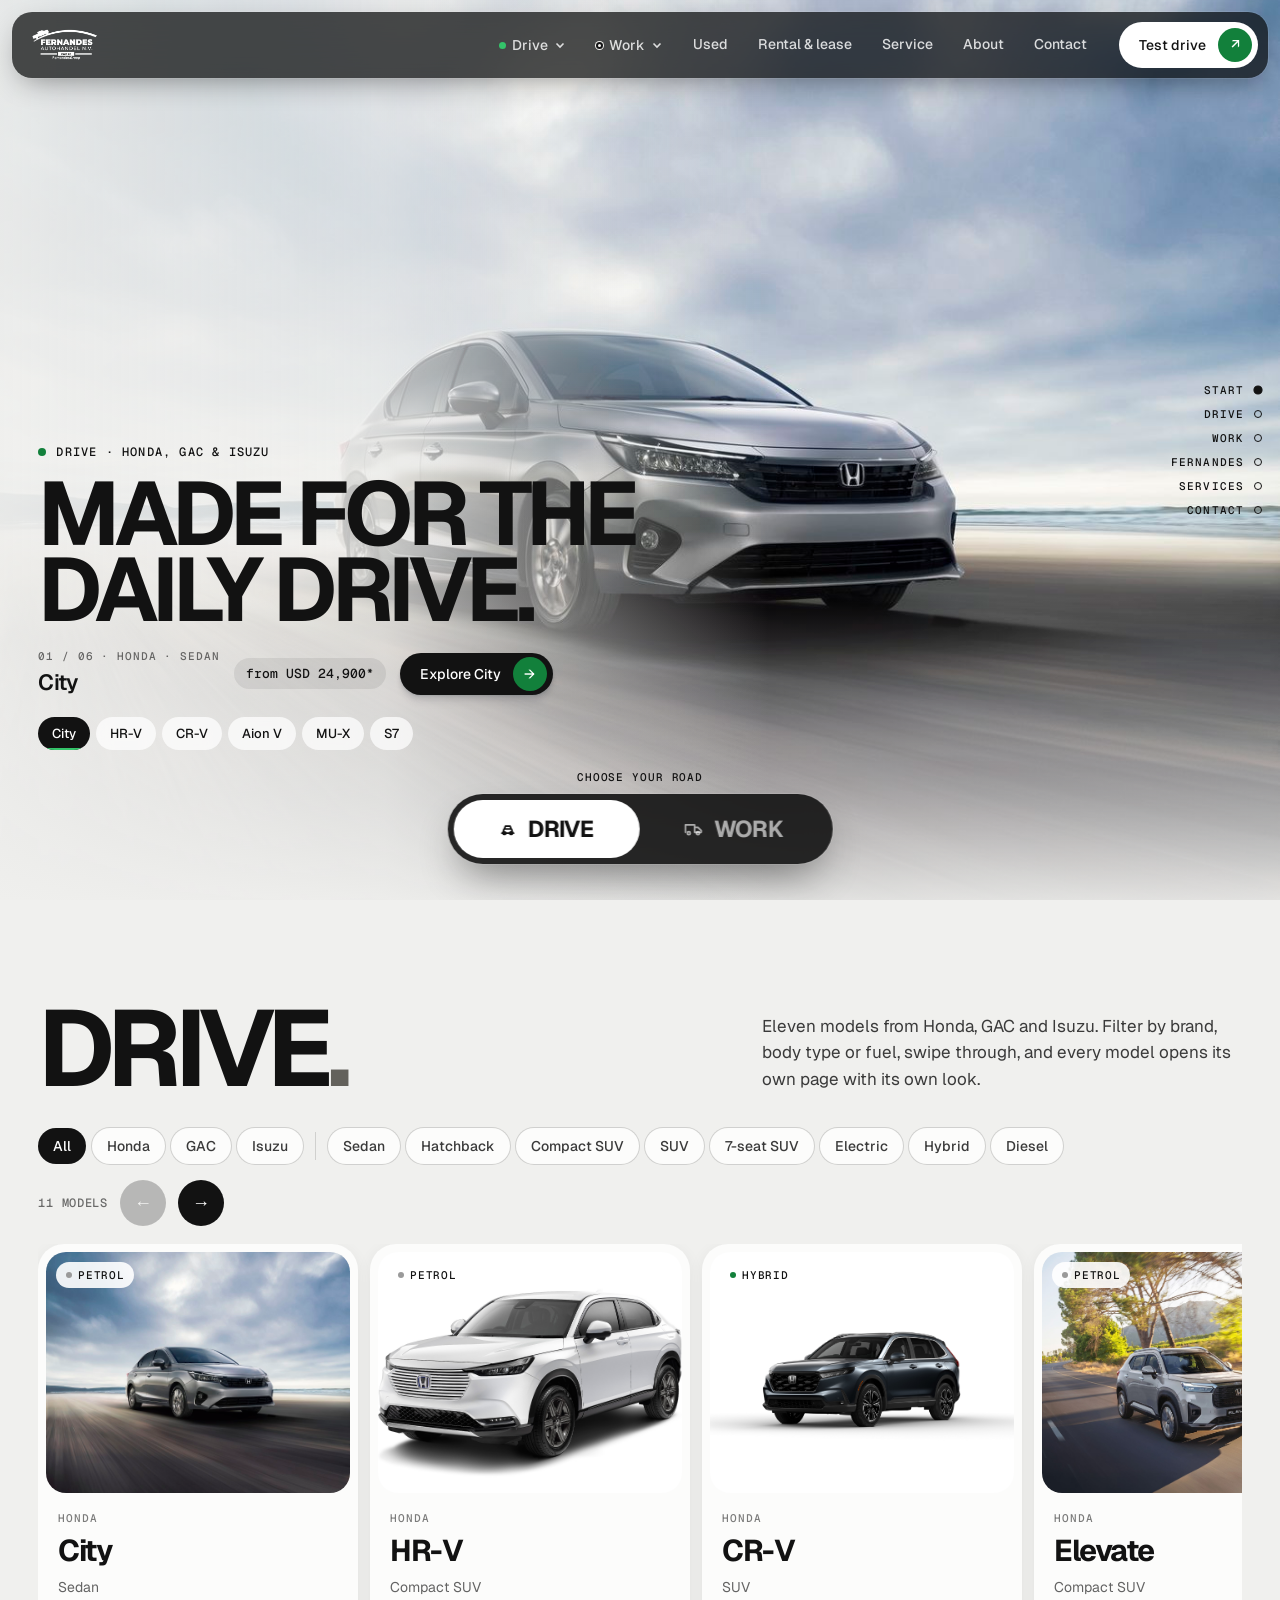
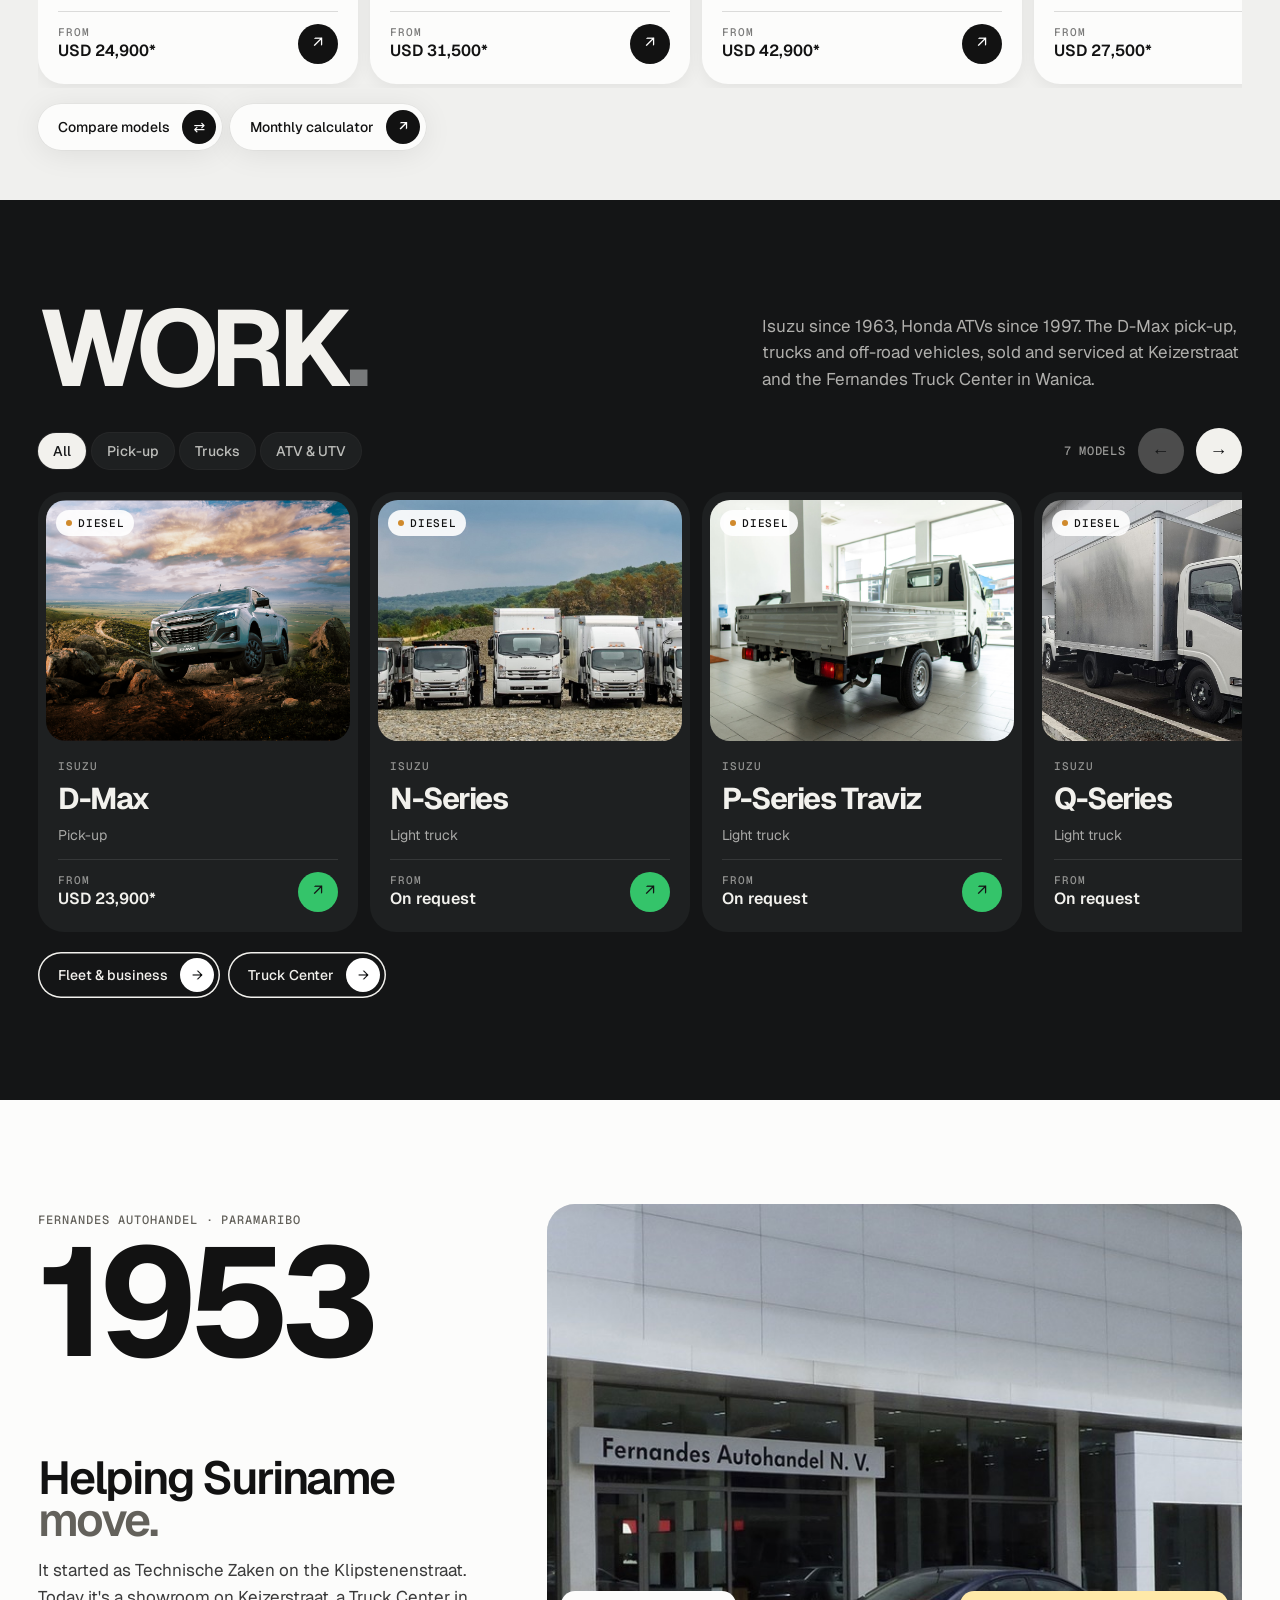
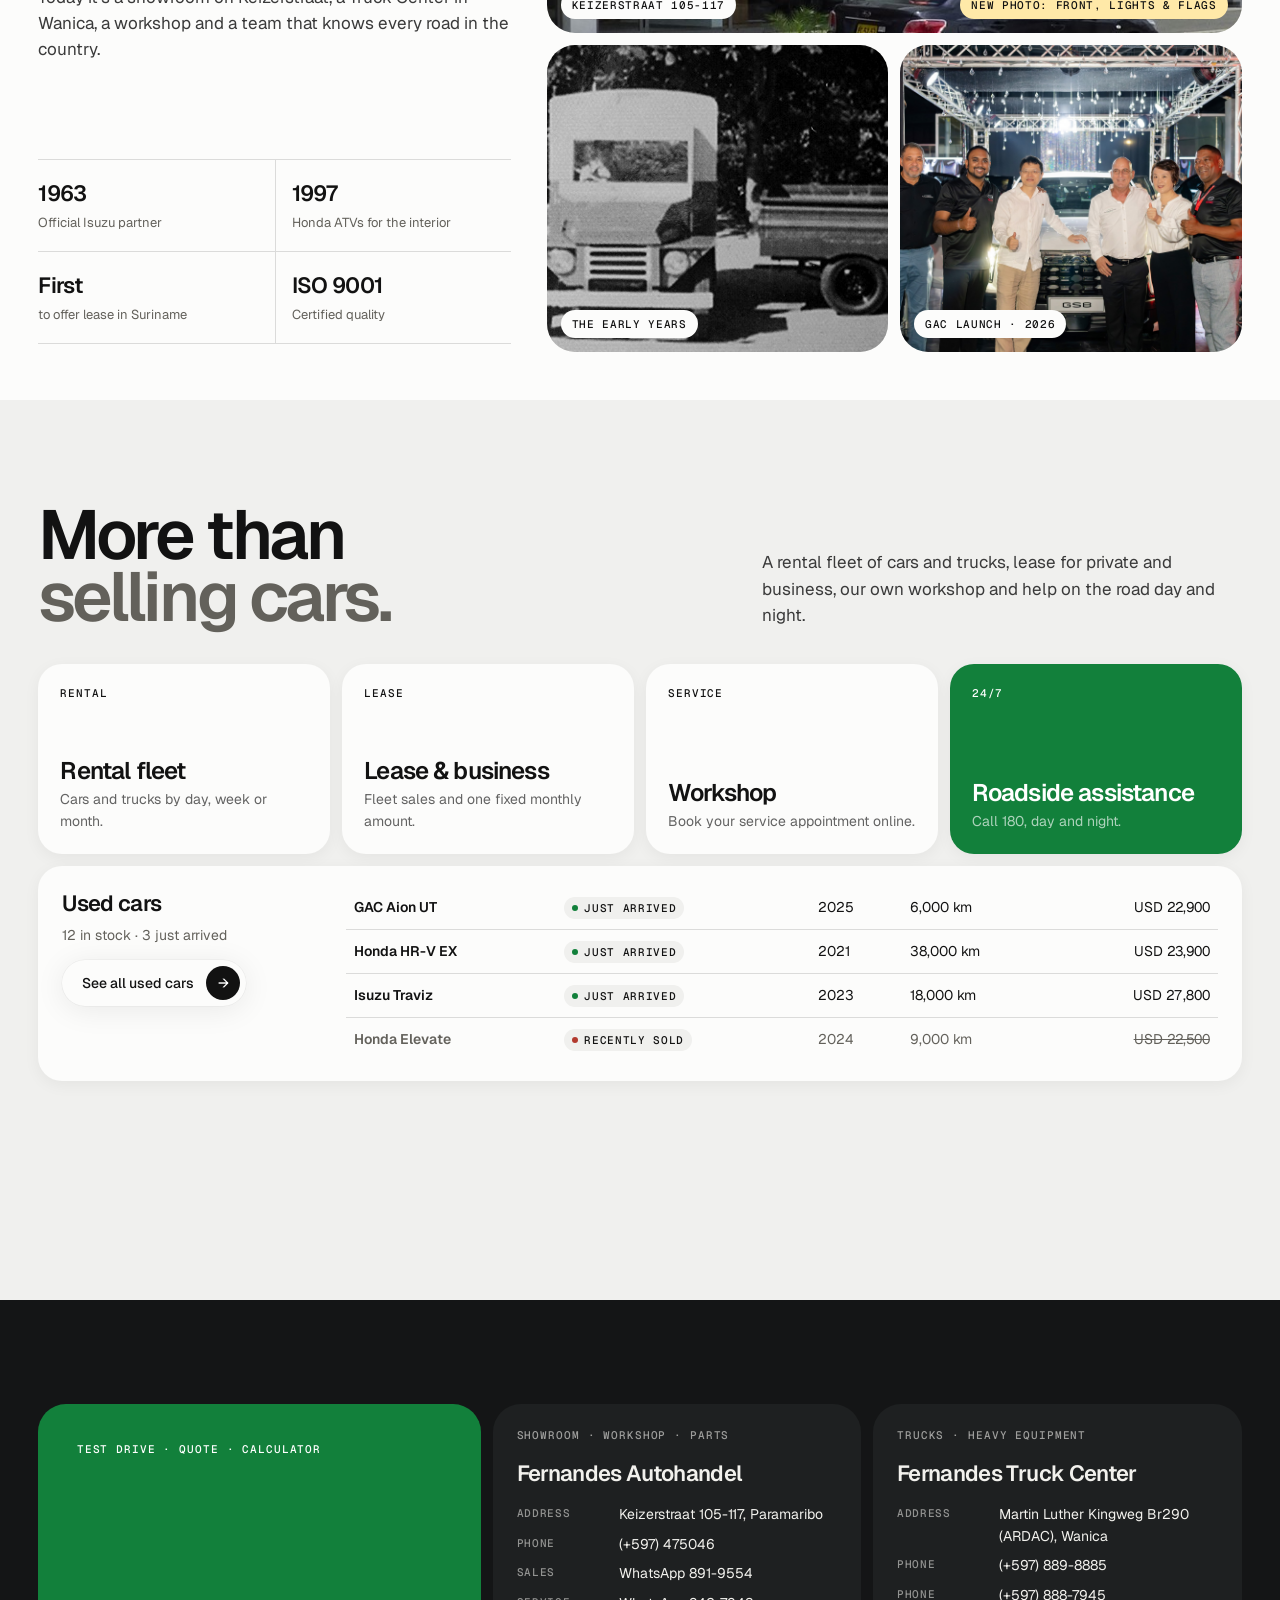
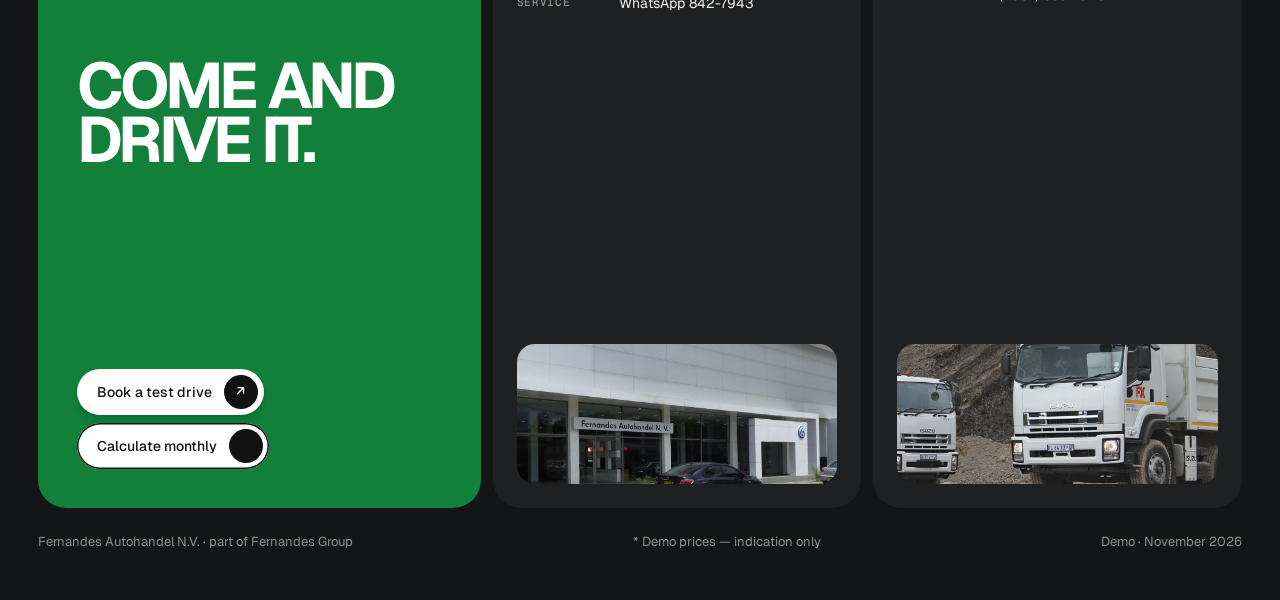
==== commit 0d393202: "Used cars page with faceted filters - used.html: filter sidebar (search, just arrived / special offe" ====
--- a/index.html
+++ b/index.html
@@ -121,7 +121,7 @@
   <nav class="nav__links" id="nav">
     <button class="nav__item" type="button" data-menu="drive" aria-expanded="false" aria-controls="mega-drive"><i></i>Drive<svg viewBox="0 0 12 12" fill="none" stroke="currentColor" stroke-width="1.6"><path d="M2.5 4.5 6 8l3.5-3.5"/></svg></button>
     <button class="nav__item" type="button" data-menu="work" aria-expanded="false" aria-controls="mega-work"><i></i>Work<svg viewBox="0 0 12 12" fill="none" stroke="currentColor" stroke-width="1.6"><path d="M2.5 4.5 6 8l3.5-3.5"/></svg></button>
-    <a href="#services">Used</a>
+    <a href="used.html">Used</a>
     <a href="#services">Rental &amp; lease</a>
     <a href="#services">Service</a>
     <a href="#fernandes">About</a>
@@ -226,15 +226,10 @@
   <div class="used" data-reveal>
     <div>
       <h4>Used cars</h4>
-      <p class="used__count">14 in stock · 3 just arrived</p>
-      <a class="btn btn--light" href="#">See all used cars <i>→</i></a>
-    </div>
-    <table>
-      <tr><td>Honda HR-V EX</td><td><span class="tag">Just arrived</span></td><td>2021</td><td>38,000 km</td><td class="num">USD 23,900</td></tr>
-      <tr><td>Isuzu Traviz</td><td><span class="tag">Just arrived</span></td><td>2023</td><td>18,000 km</td><td class="num">USD 27,800</td></tr>
-      <tr><td>Honda City AT</td><td></td><td>2017</td><td>24,000 km</td><td class="num">USD 10,450</td></tr>
-      <tr class="sold"><td>Isuzu D-Max 4x4</td><td><span class="tag tag--sold">Recently sold</span></td><td>2020</td><td>72,000 km</td><td class="num">USD 24,500</td></tr>
-    </table>
+      <p class="used__count" id="used-count"></p>
+      <a class="btn btn--light" href="used.html">See all used cars <i>→</i></a>
+    </div>
+    <table id="used-table"></table>
   </div>
 </section>
 
@@ -262,6 +257,7 @@
 </section>
 
 <script src="assets/data/models.js?v=3"></script>
+<script src="assets/data/used.js?v=1"></script>
 <script src="assets/js/ytbg.js?v=3"></script>
 <script src="assets/js/f-base.js?v=3"></script>
 <script src="assets/js/f-nav.js?v=3"></script>
@@ -394,6 +390,20 @@
     const target = [...rail.children].find((c) => c.querySelector('h3').textContent === m.name);
     if (target) setTimeout(() => rail.scrollTo({ left: target.offsetLeft - rail.offsetLeft, behavior: 'smooth' }), 500);
   }));
+
+  /* ---------------- Used cars teaser: same data as used.html, kept low-key (text only) ---------------- */
+  const USED = window.FAH_USED || [];
+  const usedTable = document.getElementById('used-table');
+  if (usedTable && USED.length) {
+    const inStock = USED.filter((c) => c.status !== 'sold');
+    const fresh = inStock.filter((c) => c.status === 'new');
+    document.getElementById('used-count').textContent = `${inStock.length} in stock · ${fresh.length} just arrived`;
+    const newest = inStock.slice().sort((a, b) => b.arrived.localeCompare(a.arrived)).slice(0, 3);
+    const lastSold = USED.filter((c) => c.status === 'sold').sort((a, b) => (b.sold || '').localeCompare(a.sold || '')).slice(0, 1);
+    const label = { new: '<span class="tag">Just arrived</span>', special: '<span class="tag">Special offer</span>', sold: '<span class="tag tag--sold">Recently sold</span>', stock: '' };
+    usedTable.innerHTML = newest.concat(lastSold).map((c) =>
+      `<tr${c.status === 'sold' ? ' class="sold"' : ''}><td><a href="used.html${c.status === 'sold' ? '' : '?car=' + c.id}">${esc(c.title)}</a></td><td>${label[c.status]}</td><td>${c.year}</td><td>${c.km.toLocaleString('en-US')} km</td><td class="num">USD ${c.price.toLocaleString('en-US')}</td></tr>`).join('');
+  }
 })();
 </script>
 </body>
--- a/assets/css/f-base.css
+++ b/assets/css/f-base.css
@@ -12,7 +12,7 @@
   --work-2: #1e2021;
   --work-3: #2a2d2e;
   --on-work: #f2f1ed;
-  --accent: #189a45;            /* Fernandes green */
+  --accent: #12803b;            /* Fernandes green, deep enough for white text (5:1) */
   --accent-2: #34c46a;          /* green on dark */
   --sans: 'Geist', system-ui, sans-serif;
   --mono: 'Geist Mono', ui-monospace, monospace;
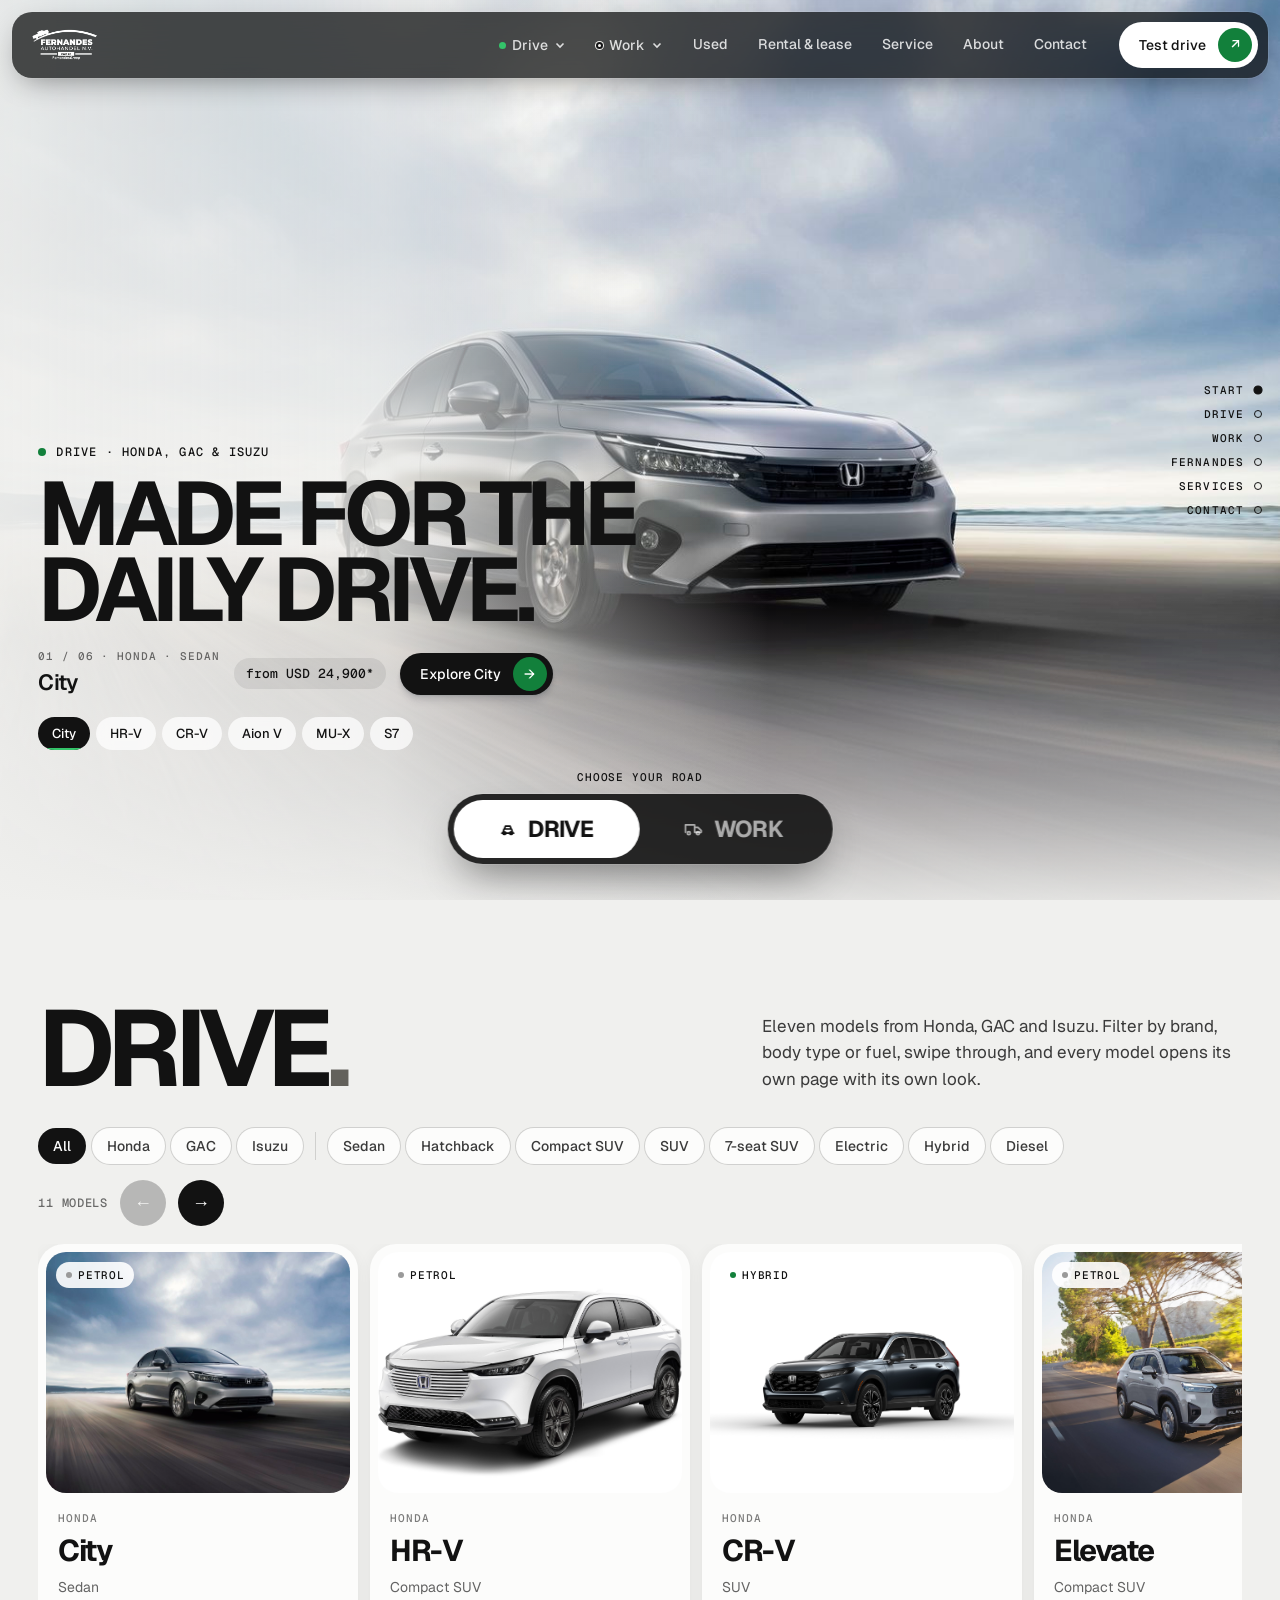
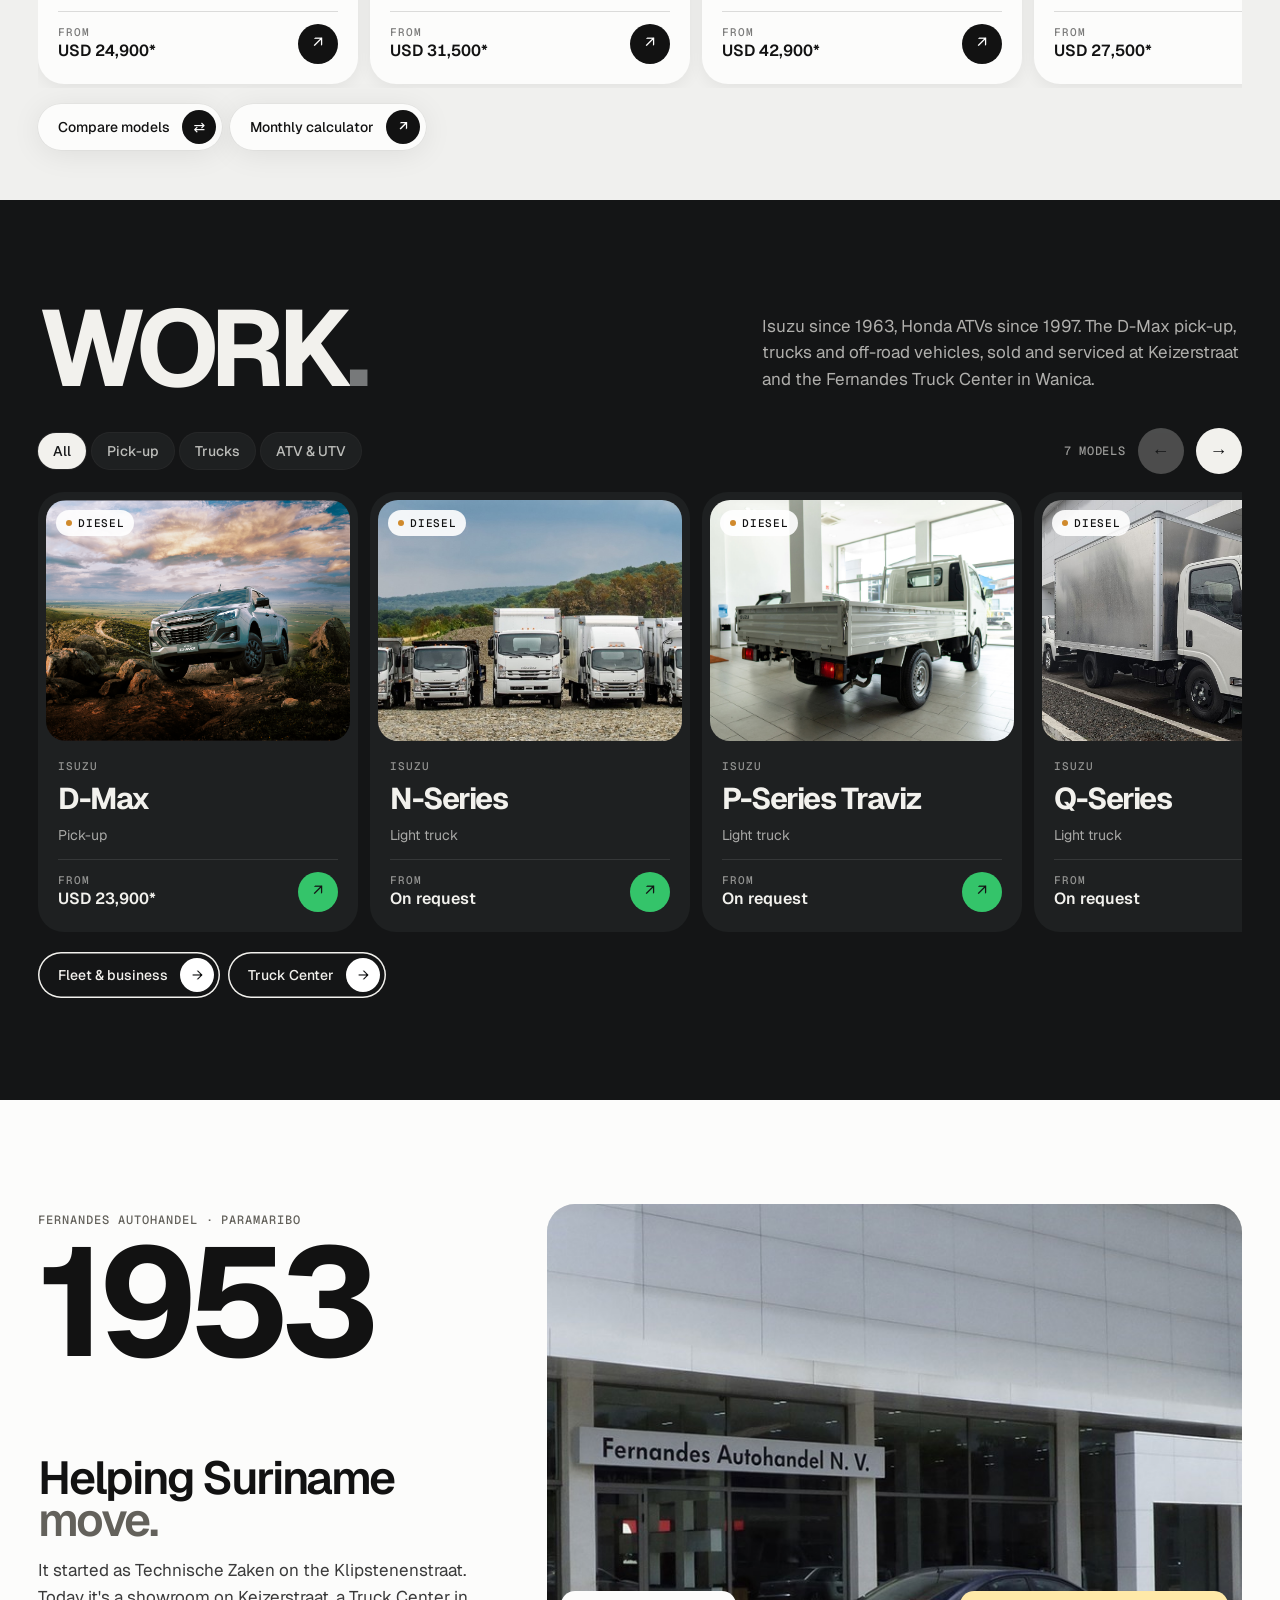
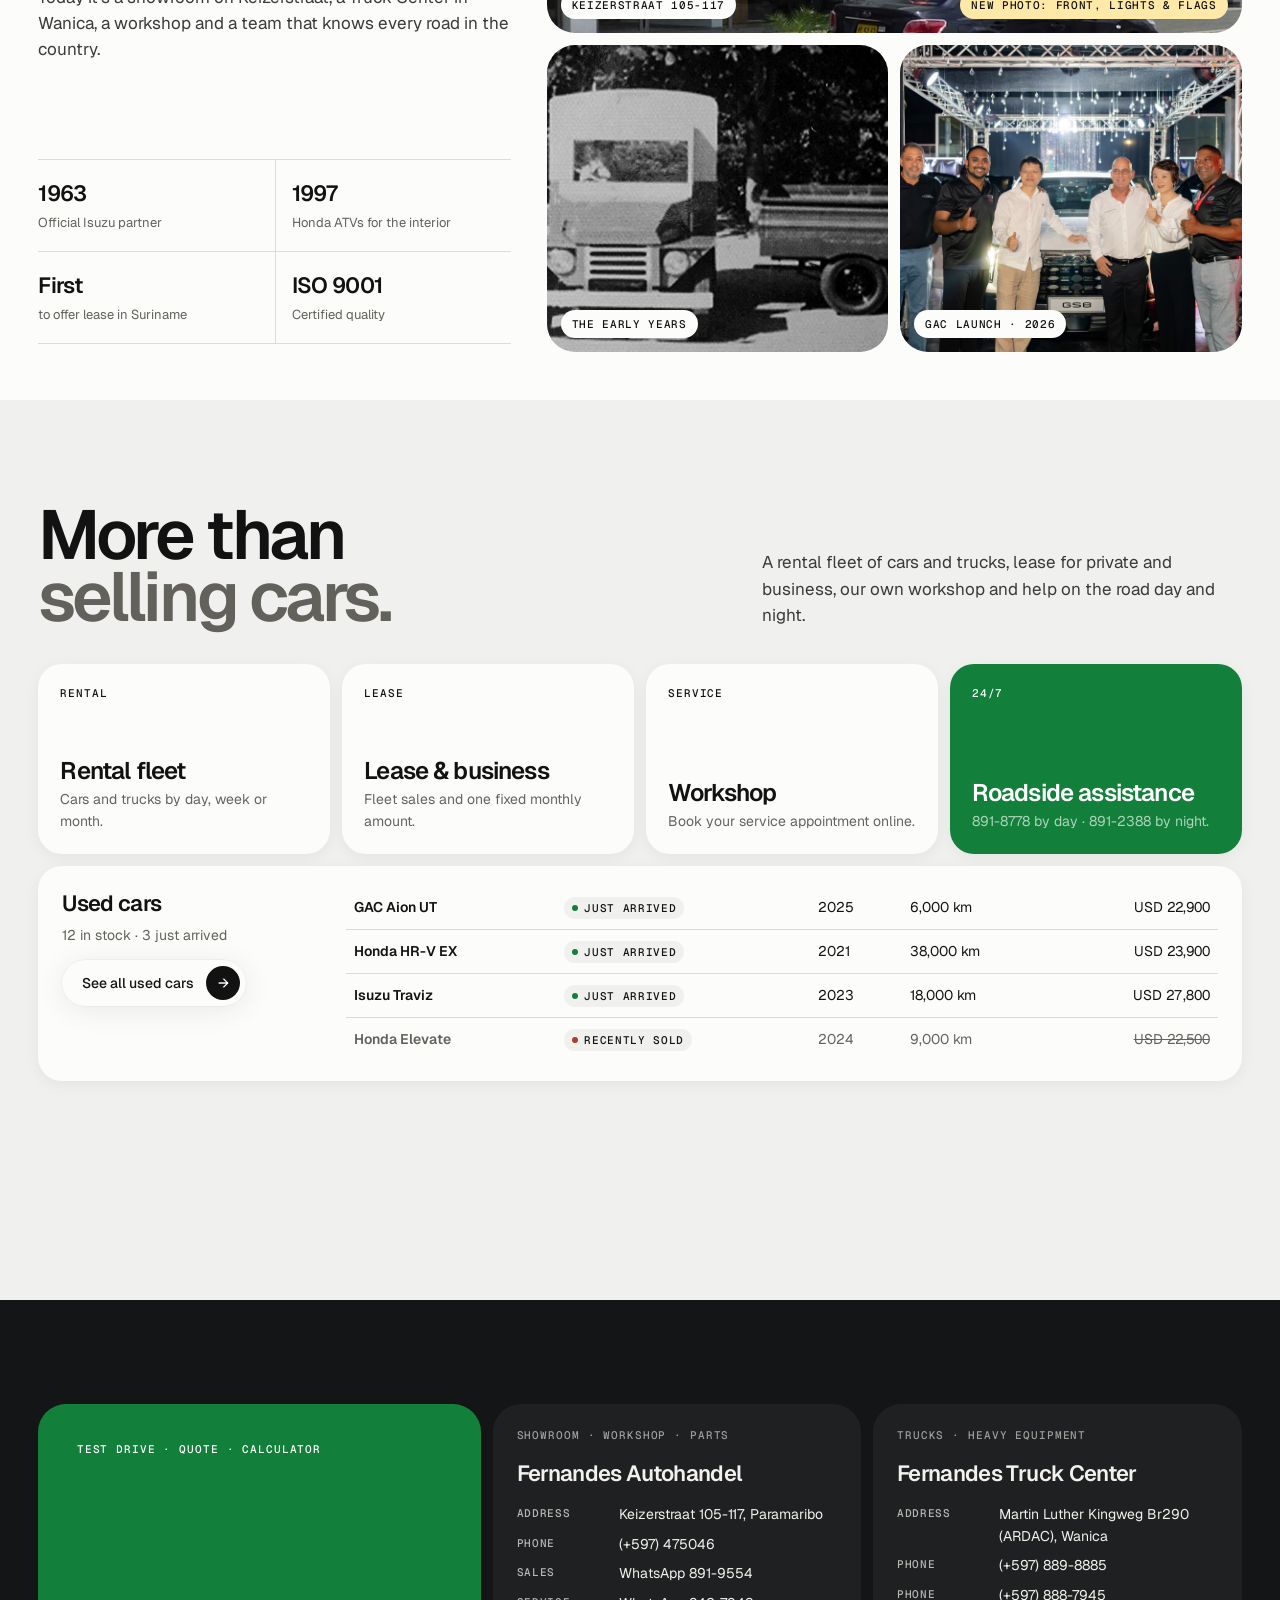
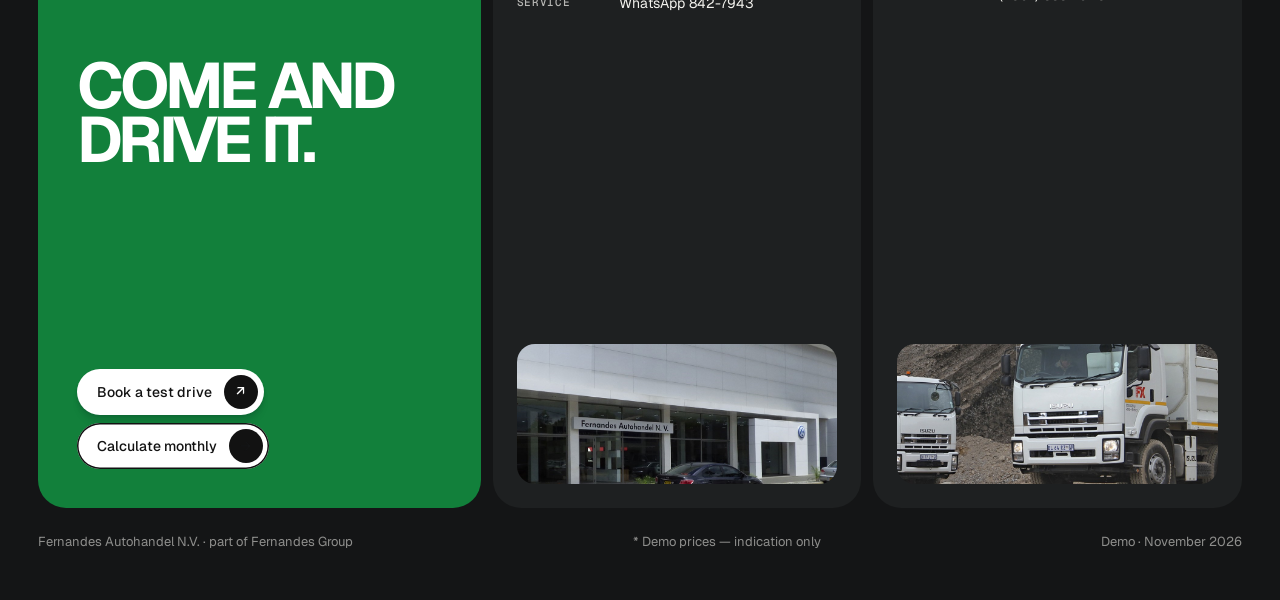
==== commit d8ac900a: "About and Service pages - about.html: timeline (1860 Izaak Fernandes, 1953 Technische Zaken ... 2026" ====
--- a/index.html
+++ b/index.html
@@ -123,8 +123,8 @@
     <button class="nav__item" type="button" data-menu="work" aria-expanded="false" aria-controls="mega-work"><i></i>Work<svg viewBox="0 0 12 12" fill="none" stroke="currentColor" stroke-width="1.6"><path d="M2.5 4.5 6 8l3.5-3.5"/></svg></button>
     <a href="used.html">Used</a>
     <a href="#services">Rental &amp; lease</a>
-    <a href="#services">Service</a>
-    <a href="#fernandes">About</a>
+    <a href="service.html">Service</a>
+    <a href="about.html">About</a>
     <a href="#contact">Contact</a>
   </nav>
   <a class="btn" href="#contact">Test drive <i>↗</i></a>
@@ -220,8 +220,8 @@
   <div class="svc" data-reveal>
     <a href="#"><span class="mono">Rental</span><div><h4>Rental fleet</h4><p>Cars and trucks by day, week or month.</p></div></a>
     <a href="#"><span class="mono">Lease</span><div><h4>Lease &amp; business</h4><p>Fleet sales and one fixed monthly amount.</p></div></a>
-    <a href="#"><span class="mono">Service</span><div><h4>Workshop</h4><p>Book your service appointment online.</p></div></a>
-    <a href="#" class="svc--accent"><span class="mono">24/7</span><div><h4>Roadside assistance</h4><p>Call 180, day and night.</p></div></a>
+    <a href="service.html#book"><span class="mono">Service</span><div><h4>Workshop</h4><p>Book your service appointment online.</p></div></a>
+    <a href="service.html#roadside" class="svc--accent"><span class="mono">24/7</span><div><h4>Roadside assistance</h4><p>891-8778 by day · 891-2388 by night.</p></div></a>
   </div>
   <div class="used" data-reveal>
     <div>
--- a/assets/css/f-base.css
+++ b/assets/css/f-base.css
@@ -144,7 +144,7 @@
 .block:not(.block--dark) .loc { background: var(--white); box-shadow: 0 4px 16px rgba(0,0,0,.05); }
 .loc h4 { font-size: 22px; font-weight: 600; letter-spacing: -.03em; }
 .loc dl { display: grid; grid-template-columns: 90px 1fr; gap: 8px 12px; font-size: 14px; }
-.loc dt { font: 500 11px var(--mono); letter-spacing: .06em; text-transform: uppercase; opacity: .55; padding-top: 2px; }
+.loc dt { font: 500 11px var(--mono); letter-spacing: .06em; text-transform: uppercase; opacity: .72; padding-top: 2px; }
 .loc .loc__img { border-radius: 18px; overflow: hidden; aspect-ratio: 16 / 7; margin-top: auto; }
 .loc .loc__img img { width: 100%; height: 100%; object-fit: cover; }
 .legal { display: flex; justify-content: space-between; flex-wrap: wrap; gap: 12px; margin-top: 24px; font-size: 13px; opacity: .55; }
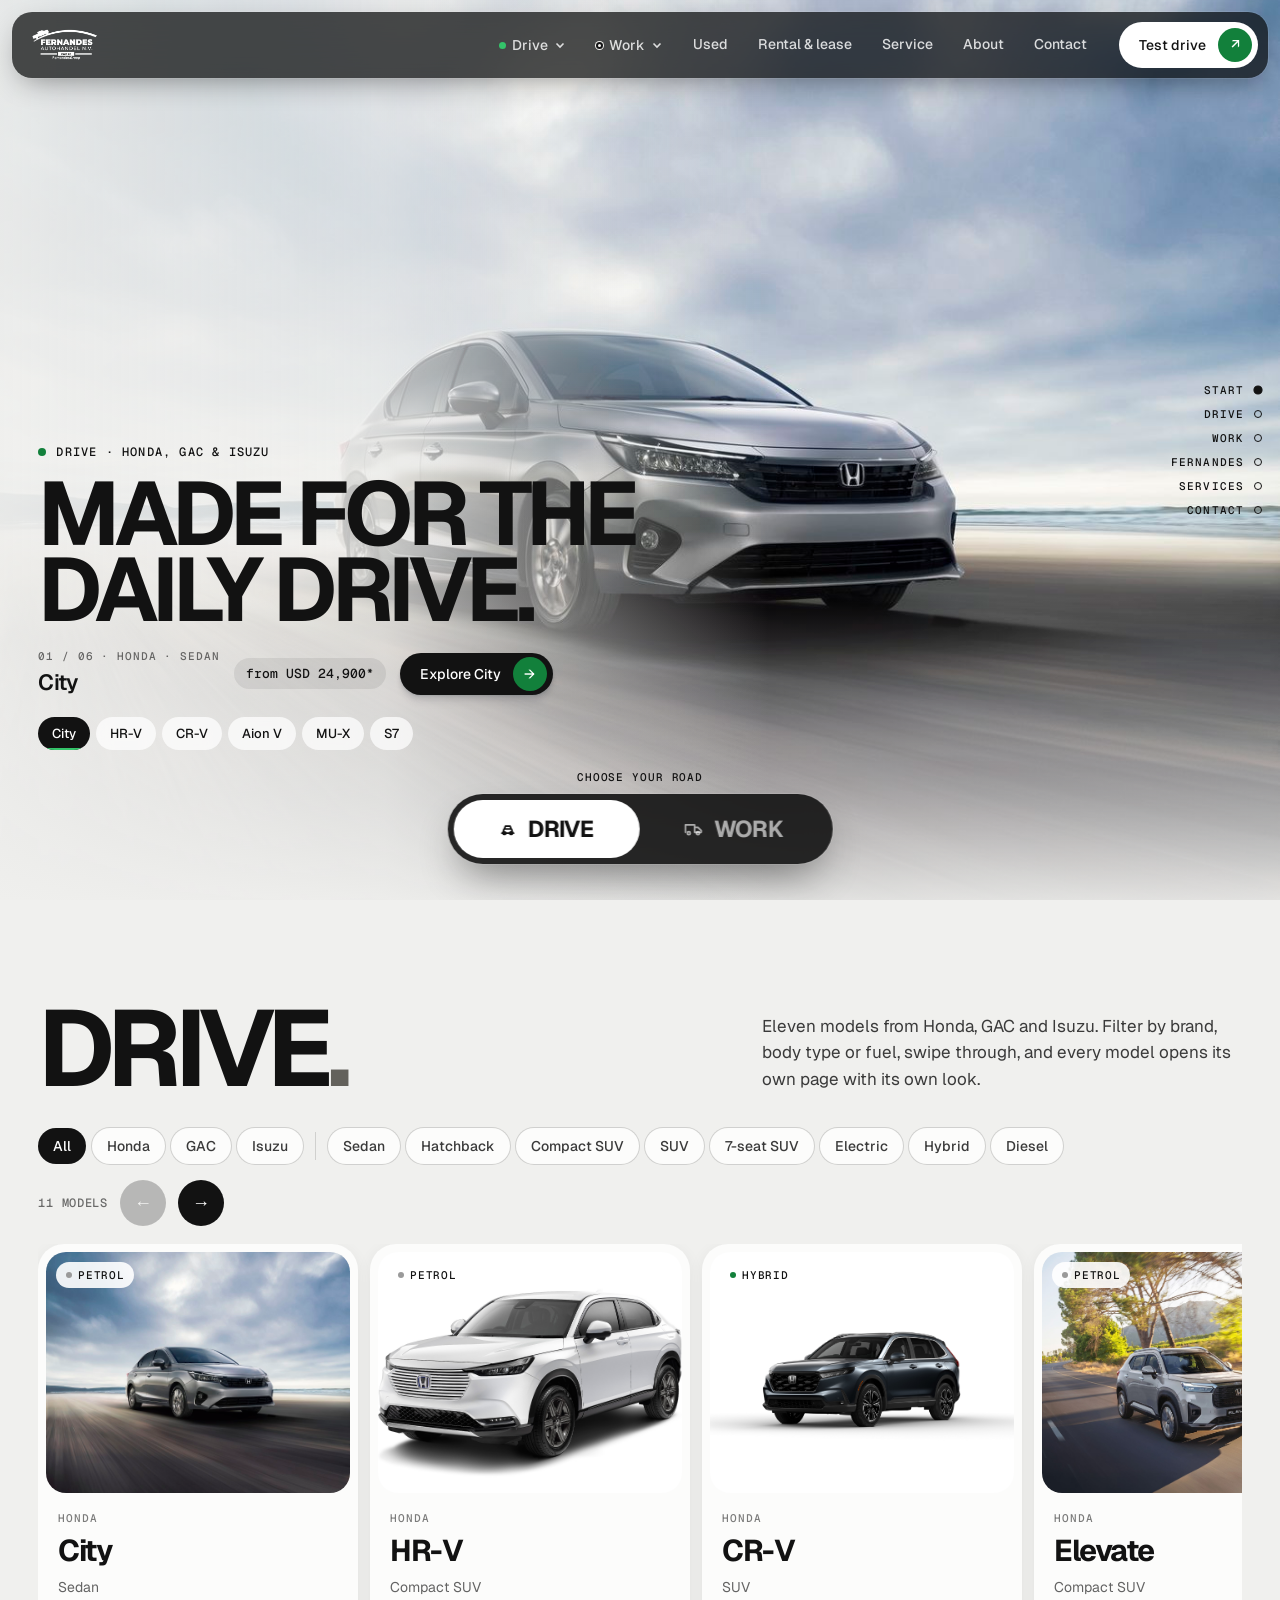
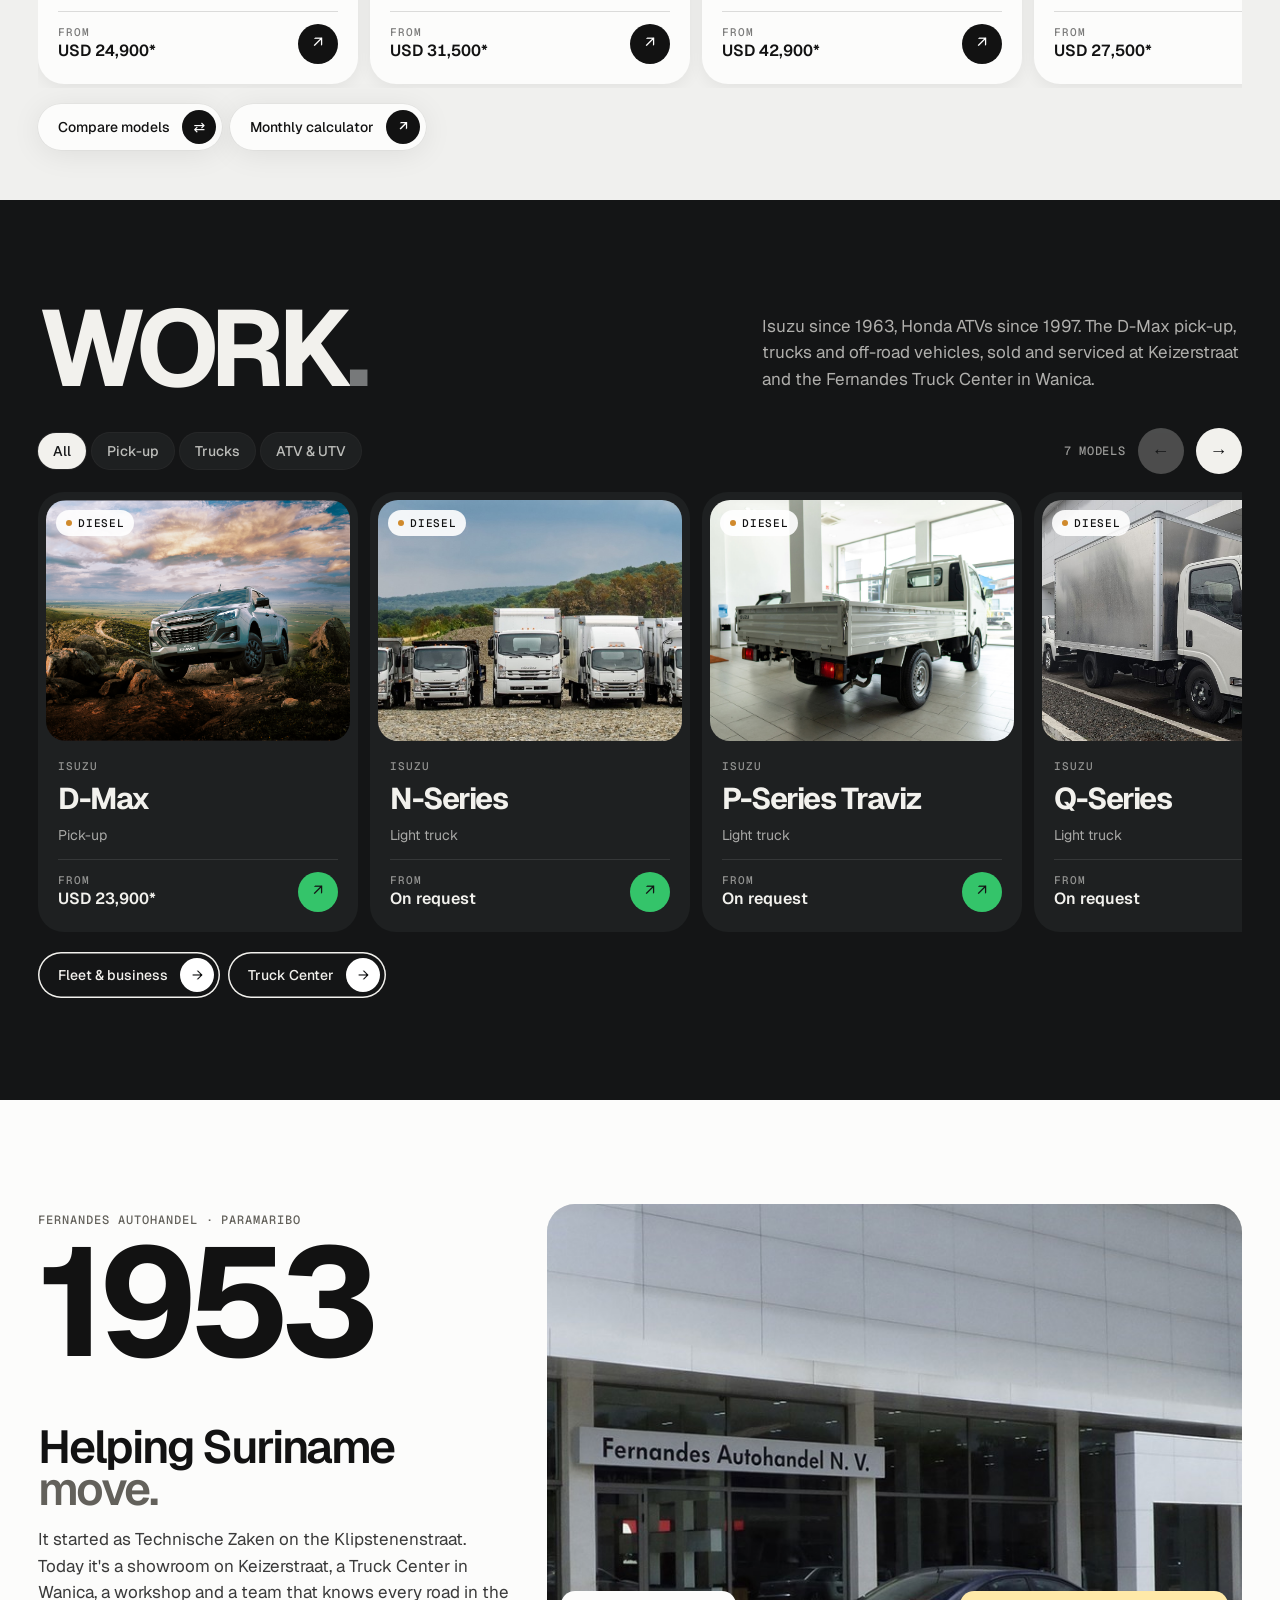
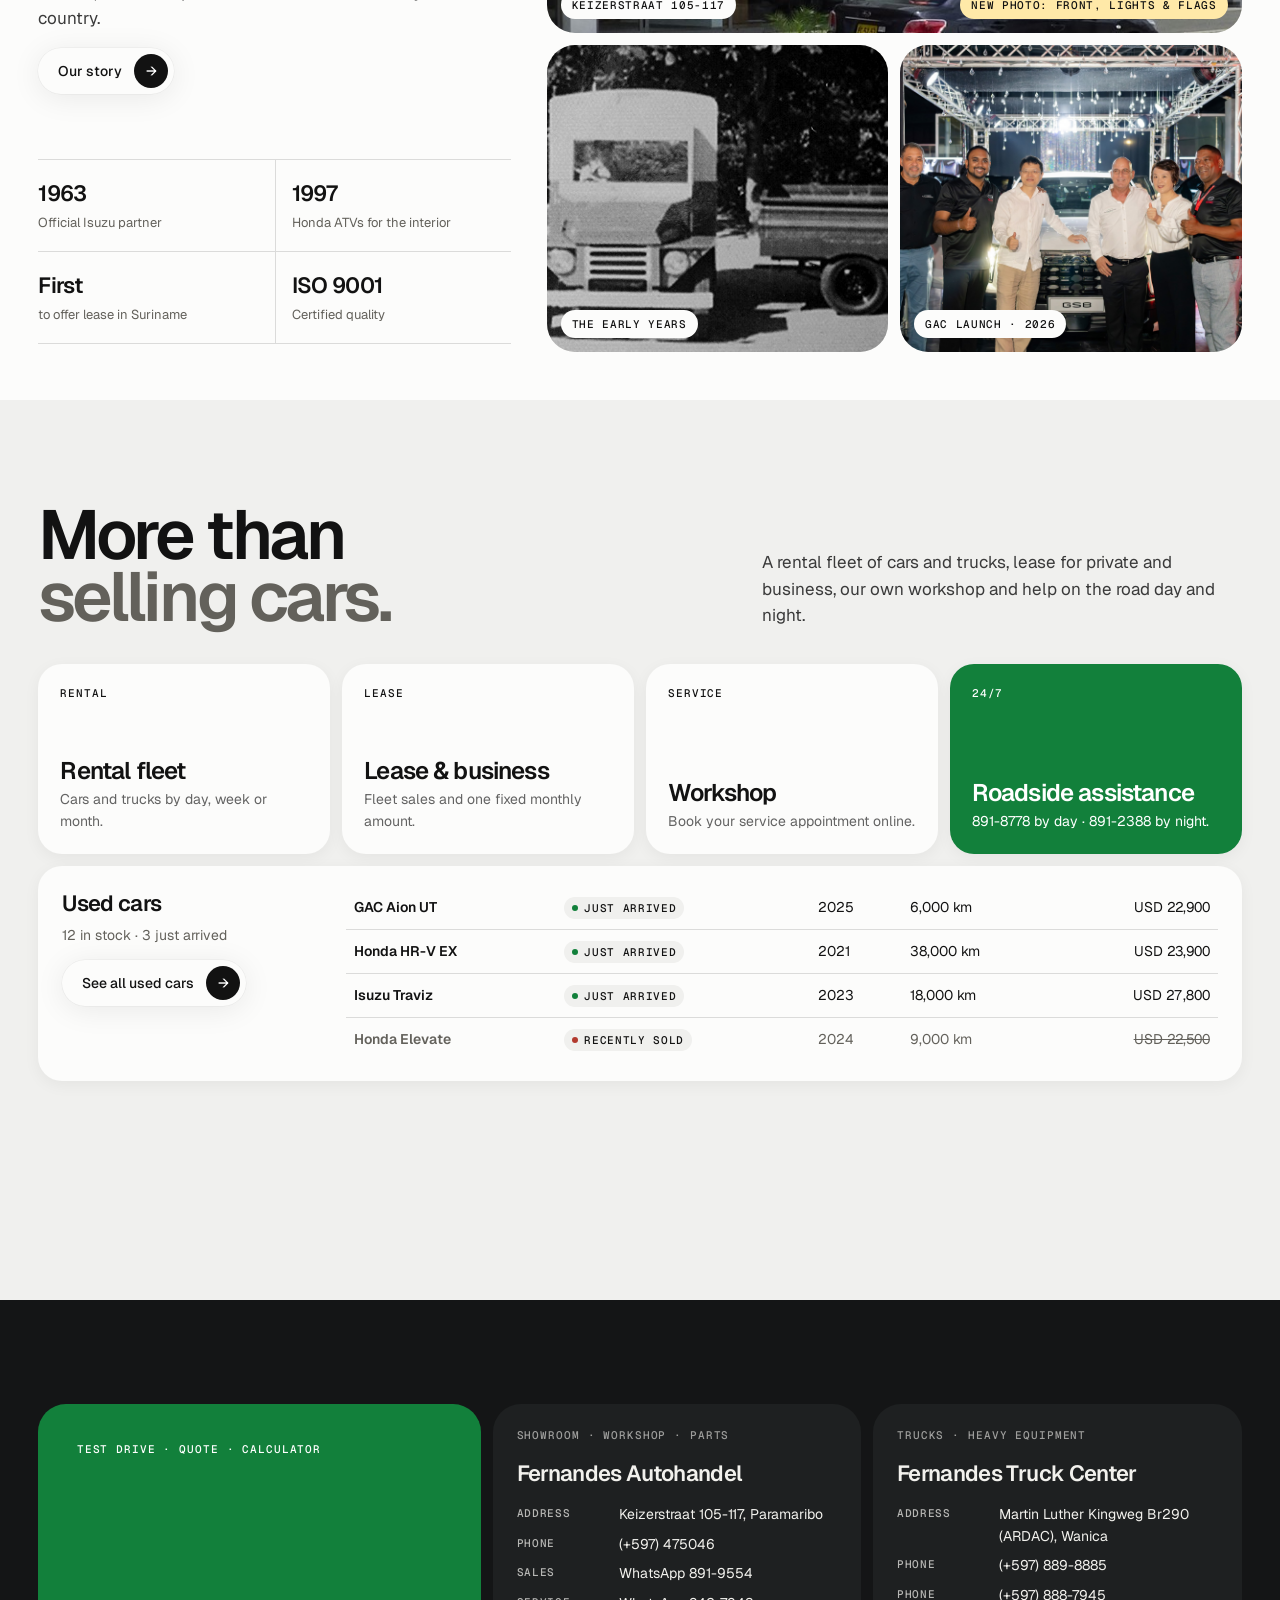
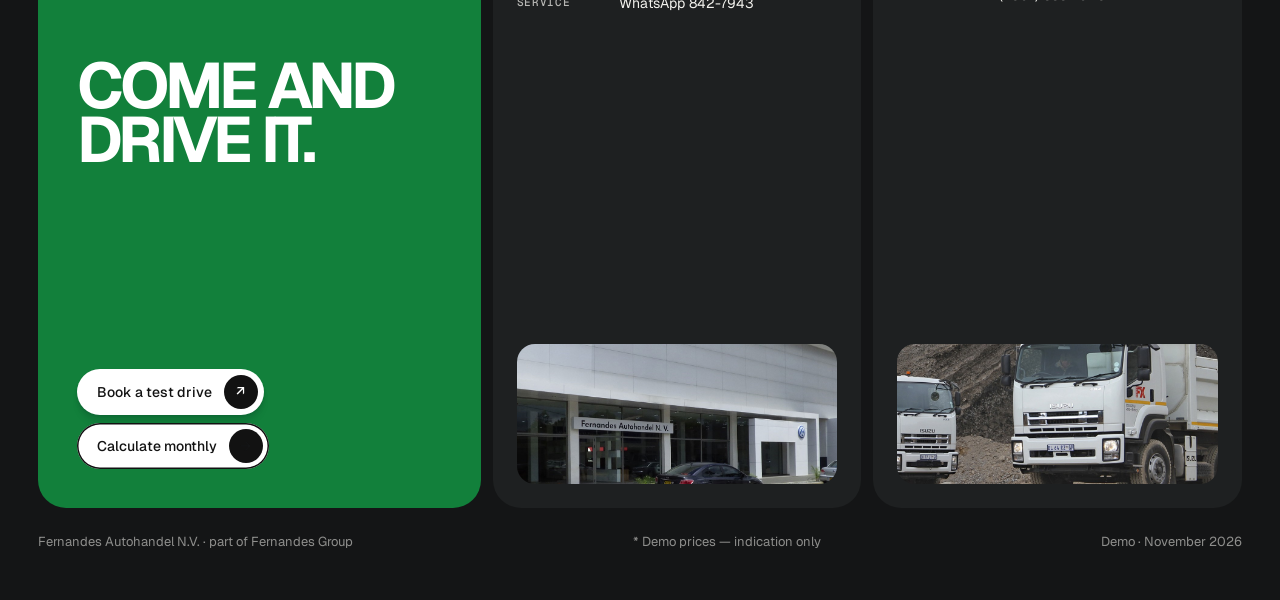
==== commit 93fea544: "Rental & lease page; remove Jaggernath location - rental-lease.html: rental fleet (cars from USD 35/" ====
--- a/index.html
+++ b/index.html
@@ -122,7 +122,7 @@
     <button class="nav__item" type="button" data-menu="drive" aria-expanded="false" aria-controls="mega-drive"><i></i>Drive<svg viewBox="0 0 12 12" fill="none" stroke="currentColor" stroke-width="1.6"><path d="M2.5 4.5 6 8l3.5-3.5"/></svg></button>
     <button class="nav__item" type="button" data-menu="work" aria-expanded="false" aria-controls="mega-work"><i></i>Work<svg viewBox="0 0 12 12" fill="none" stroke="currentColor" stroke-width="1.6"><path d="M2.5 4.5 6 8l3.5-3.5"/></svg></button>
     <a href="used.html">Used</a>
-    <a href="#services">Rental &amp; lease</a>
+    <a href="rental-lease.html">Rental &amp; lease</a>
     <a href="service.html">Service</a>
     <a href="about.html">About</a>
     <a href="#contact">Contact</a>
@@ -196,6 +196,7 @@
       <div>
         <h2 class="block__title block__title--sm">Helping Suriname<span> move.</span></h2>
         <p class="block__lede" style="margin-top:16px">It started as Technische Zaken on the Klipstenenstraat. Today it's a showroom on Keizerstraat, a Truck Center in Wanica, a workshop and a team that knows every road in the country.</p>
+        <a class="btn btn--light" href="about.html" style="margin-top:16px">Our story <i>→</i></a>
       </div>
       <div class="facts">
         <div><b>1963</b><span>Official Isuzu partner</span></div>
@@ -218,8 +219,8 @@
     <p class="block__lede">A rental fleet of cars and trucks, lease for private and business, our own workshop and help on the road day and night.</p>
   </div>
   <div class="svc" data-reveal>
-    <a href="#"><span class="mono">Rental</span><div><h4>Rental fleet</h4><p>Cars and trucks by day, week or month.</p></div></a>
-    <a href="#"><span class="mono">Lease</span><div><h4>Lease &amp; business</h4><p>Fleet sales and one fixed monthly amount.</p></div></a>
+    <a href="rental-lease.html#rental"><span class="mono">Rental</span><div><h4>Rental fleet</h4><p>Cars and trucks by day, week or month.</p></div></a>
+    <a href="rental-lease.html#business"><span class="mono">Lease</span><div><h4>Lease &amp; business</h4><p>Fleet sales and one fixed monthly amount.</p></div></a>
     <a href="service.html#book"><span class="mono">Service</span><div><h4>Workshop</h4><p>Book your service appointment online.</p></div></a>
     <a href="service.html#roadside" class="svc--accent"><span class="mono">24/7</span><div><h4>Roadside assistance</h4><p>891-8778 by day · 891-2388 by night.</p></div></a>
   </div>
--- a/assets/css/f-base.css
+++ b/assets/css/f-base.css
@@ -177,3 +177,6 @@
   .facts { grid-template-columns: 1fr; }
   .facts div:nth-child(even) { padding-left: 0; border-left: 0; }
 }
+
+/* secondary text on the green accent tile: full white for 5:1 */
+.svc a.svc--accent p { opacity: 1; }
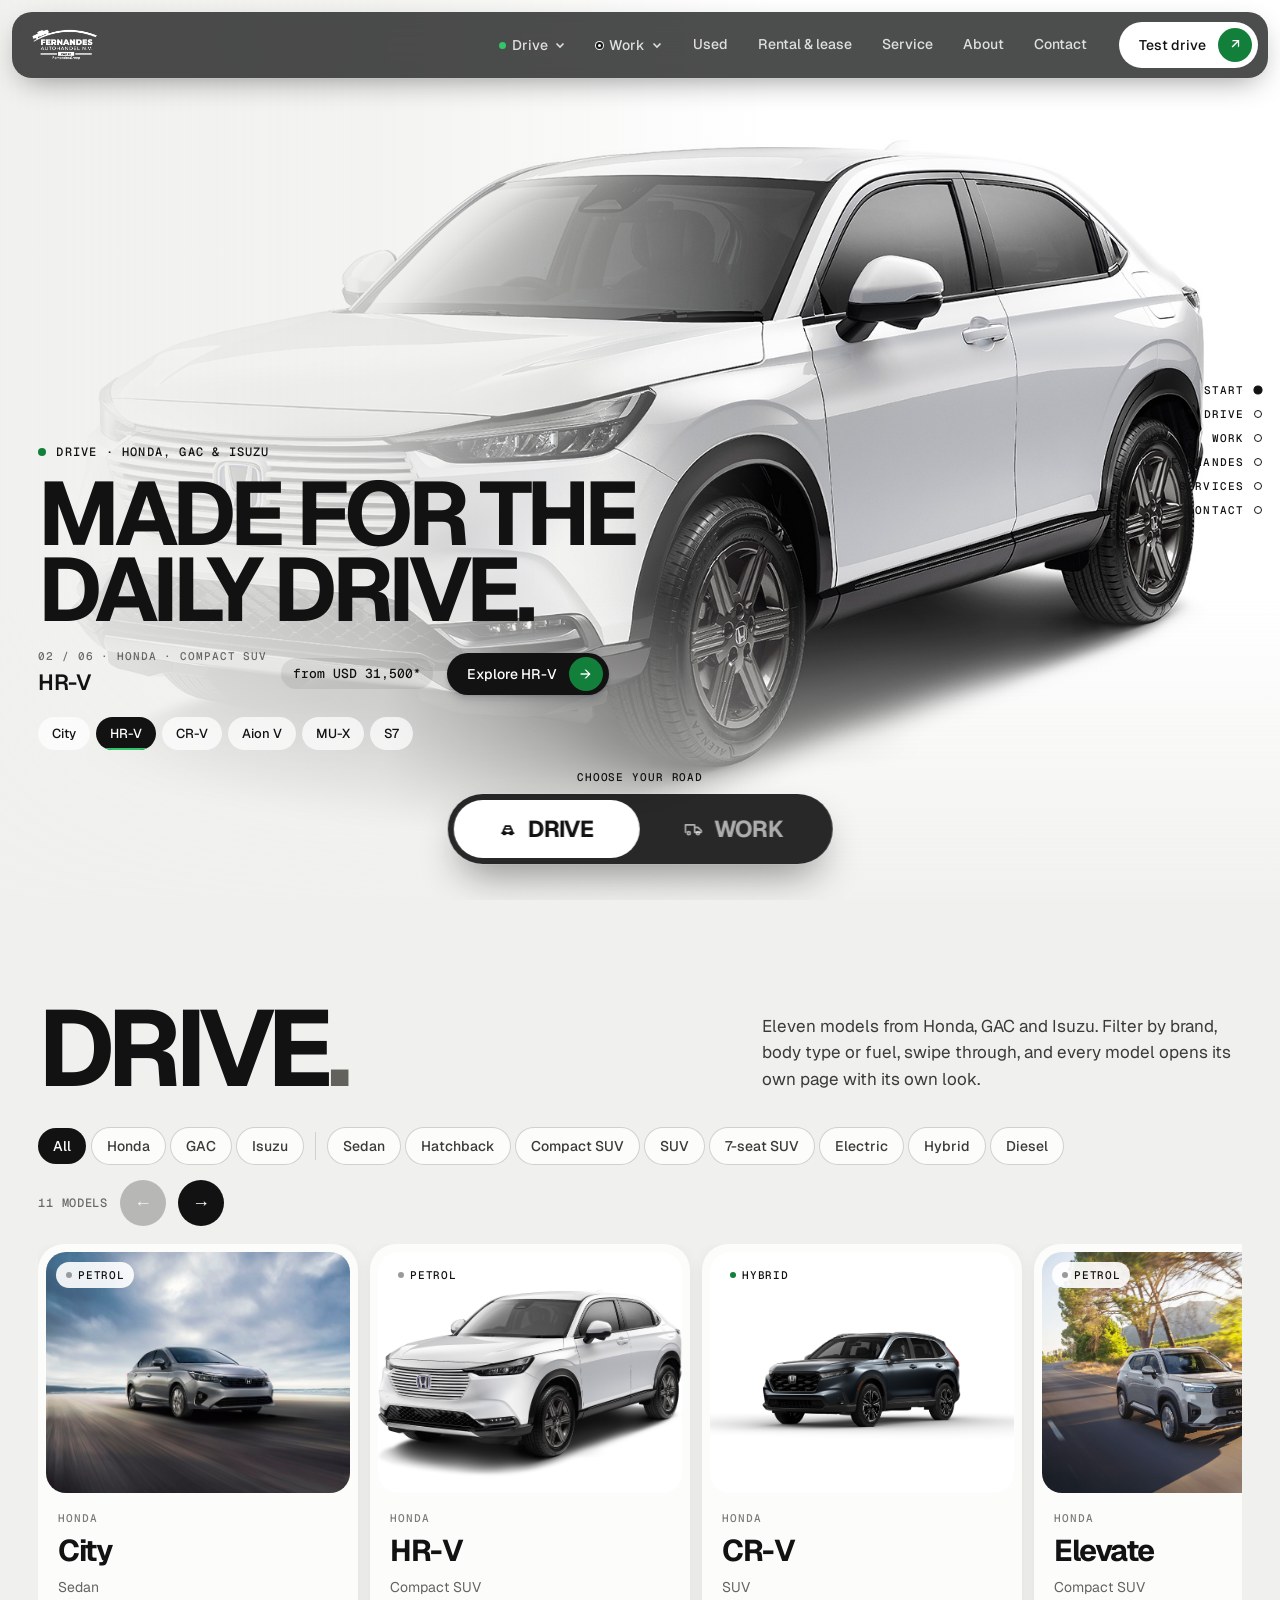
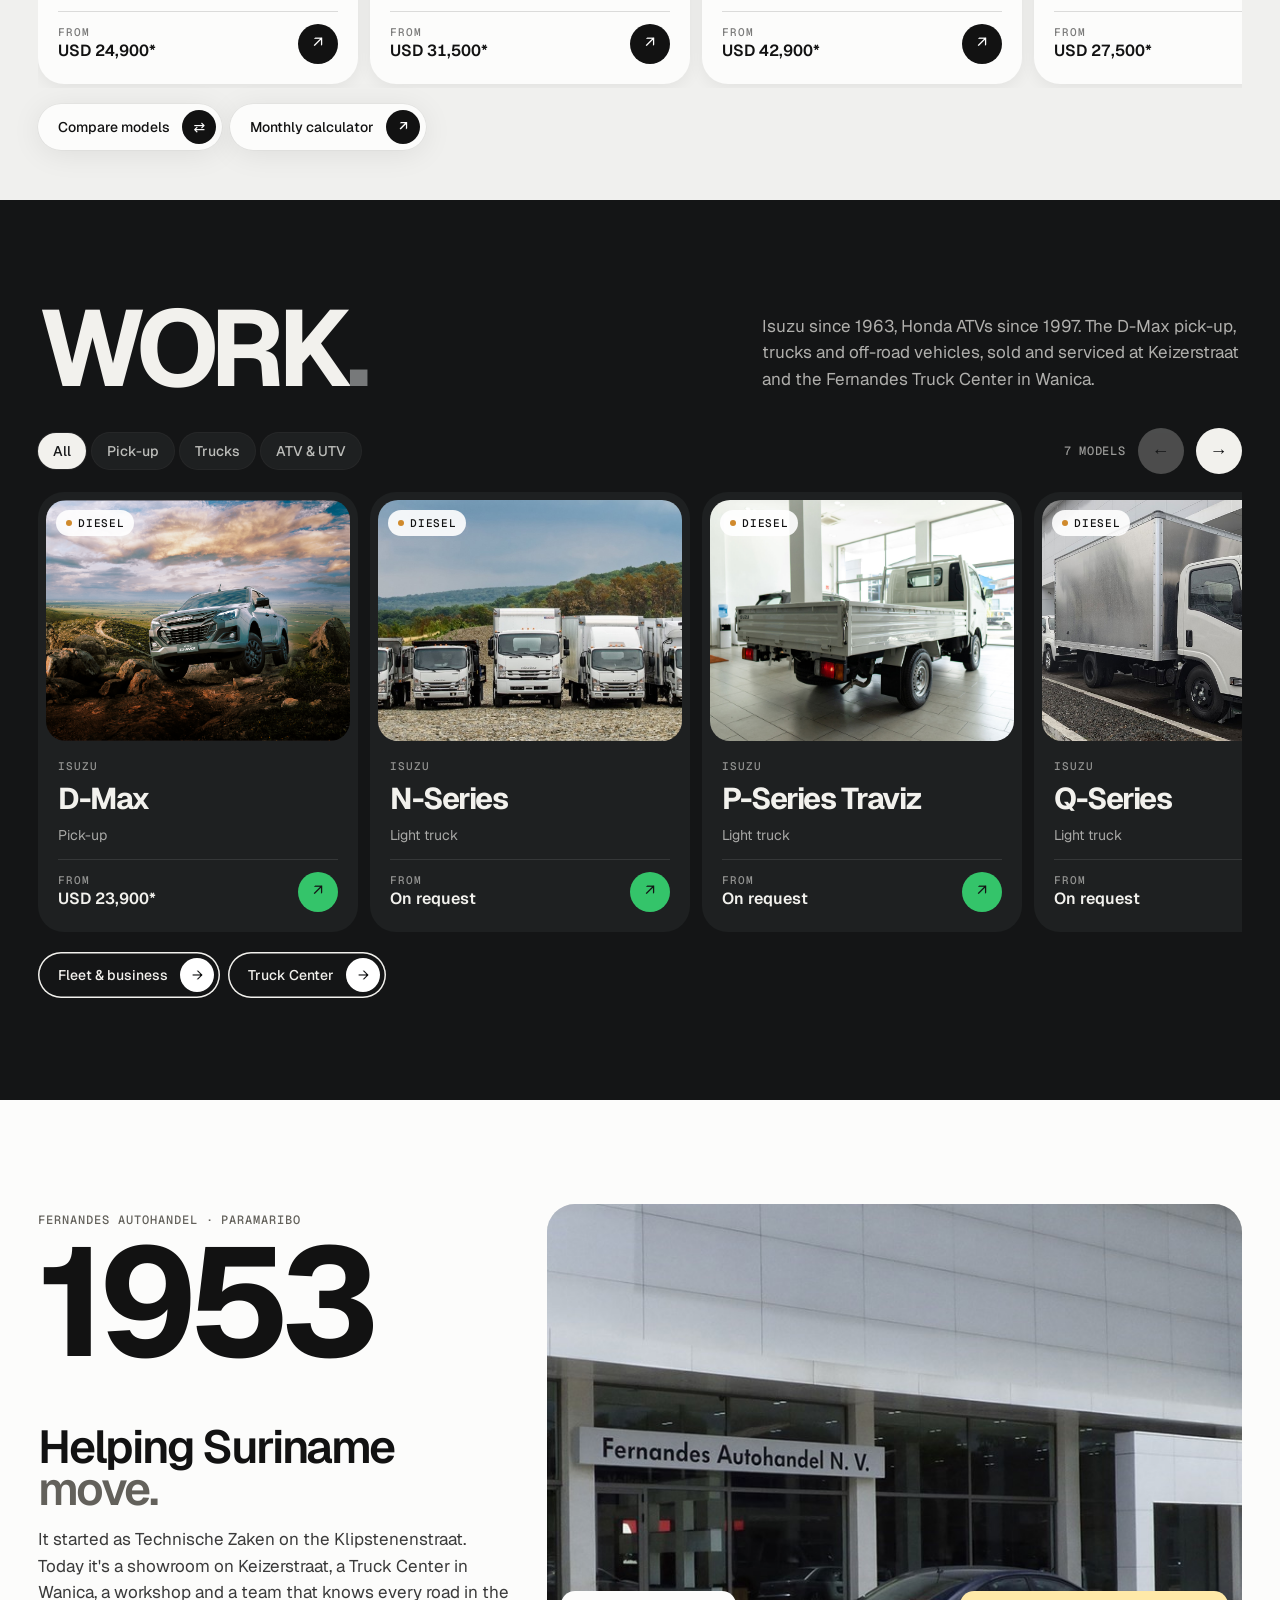
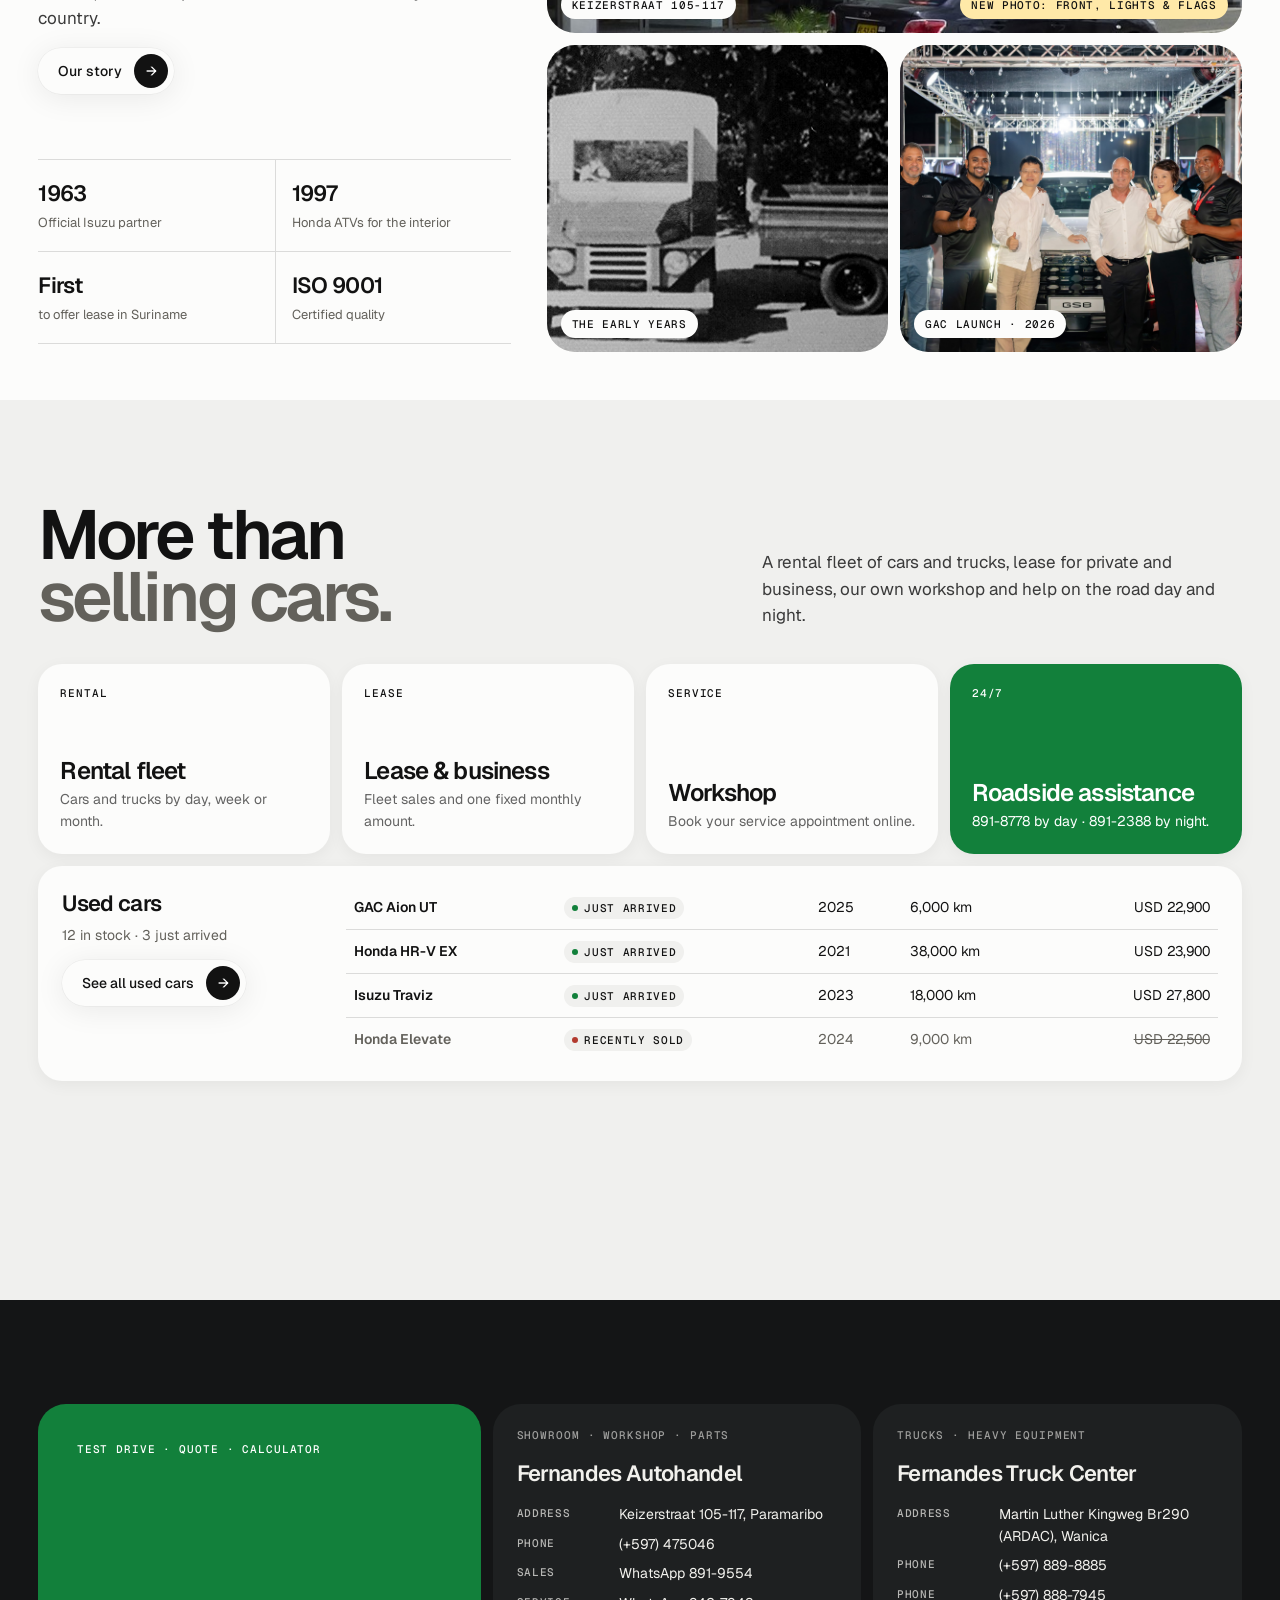
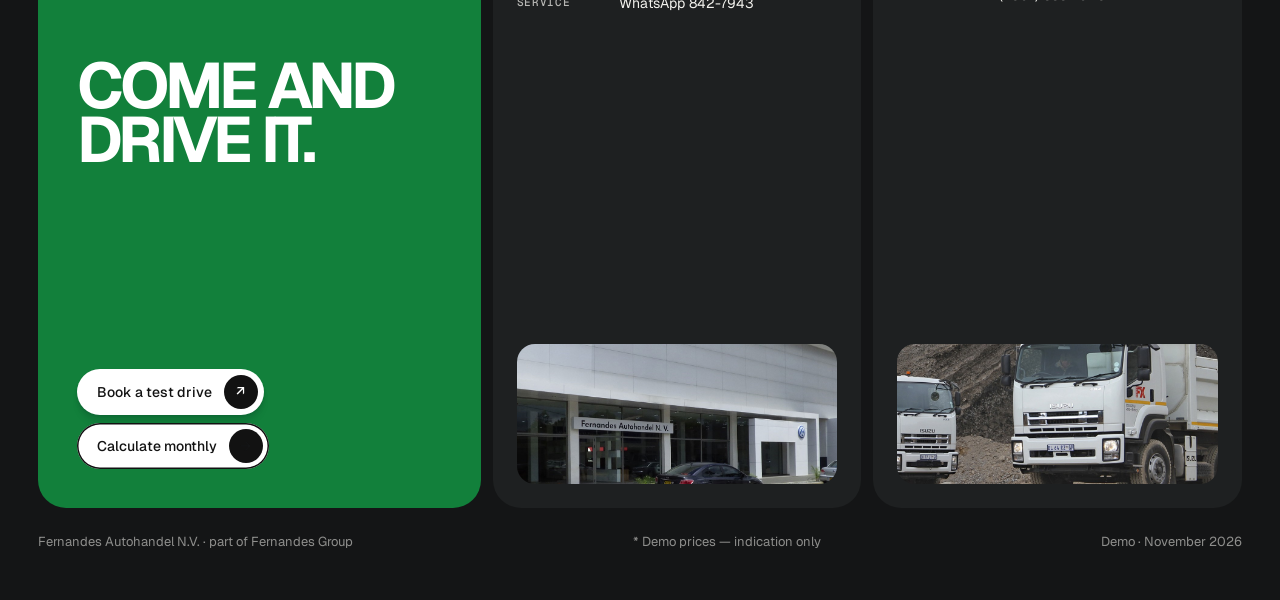
==== commit e40cf792: "Dark column menu: use the studio photos for model thumbnails Co-Authored-By: Claude Opus 5.5 <norepl" ====
--- a/index.html
+++ b/index.html
@@ -10,7 +10,7 @@
 <link href="https://fonts.googleapis.com/css2?family=Geist:wght@400;500;600;700&family=Geist+Mono:wght@500&display=swap" rel="stylesheet">
 <link rel="stylesheet" href="assets/css/ytbg.css?v=3">
 <link rel="stylesheet" href="assets/css/f-base.css?v=3">
-<link rel="stylesheet" href="assets/css/f-nav.css?v=3">
+<link rel="stylesheet" href="assets/css/f-nav.css?v=11">
 <link rel="stylesheet" href="assets/css/f-compact.css?v=1">
 <style>
   /* ================= Hero: switch + video reel per world ================= */
@@ -170,7 +170,7 @@
       <div class="range__nav"><span class="range__count"></span><button class="arrow" data-dir="-1" aria-label="Previous">←</button><button class="arrow" data-dir="1" aria-label="Next">→</button></div>
     </div>
     <div class="rail"></div>
-    <div class="range__more"><a class="btn btn--light" href="#">Compare models <i>⇄</i></a><a class="btn btn--light" href="#">Monthly calculator <i>↗</i></a></div>
+    <div class="range__more"><a class="btn btn--light" href="compare.html">Compare models <i>⇄</i></a><a class="btn btn--light" href="#">Monthly calculator <i>↗</i></a></div>
   </div>
 </section>
 
@@ -257,11 +257,11 @@
   <div class="legal"><span>Fernandes Autohandel N.V. · part of Fernandes Group</span><span>* Demo prices — indication only</span><span>Demo · November 2026</span></div>
 </section>
 
-<script src="assets/data/models.js?v=3"></script>
+<script src="assets/data/models.js?v=9"></script>
 <script src="assets/data/used.js?v=1"></script>
 <script src="assets/js/ytbg.js?v=3"></script>
 <script src="assets/js/f-base.js?v=3"></script>
-<script src="assets/js/f-nav.js?v=3"></script>
+<script src="assets/js/f-nav.js?v=11"></script>
 <script>
 (function () {
   const MODELS = window.FAH_MODELS;
@@ -385,7 +385,7 @@
   });
 
   // menu model links: jump to the world and highlight the right filter later (demo: scroll to the rail)
-  document.querySelectorAll('.mega__model').forEach((a) => a.addEventListener('click', () => {
+  document.querySelectorAll('.mega__model, .mcard').forEach((a) => a.addEventListener('click', () => {
     const m = MODELS.find((x) => x.id === a.dataset.model);
     const rail = document.querySelector(`[data-range="${m.world}"] .rail`);
     const target = [...rail.children].find((c) => c.querySelector('h3').textContent === m.name);
--- a/assets/css/f-nav.css
+++ b/assets/css/f-nav.css
@@ -55,3 +55,36 @@
 .nav { transition: transform .45s var(--ease), color .4s, background .4s; }
 body.nav-hidden .nav { transform: translateY(calc(-100% - 24px)); }
 body.nav-hidden .mega { opacity: 0; visibility: hidden; }
+
+/* Hover a column in the mega menu: it widens and its photos grow, so models are easy to recognise.
+   The feature card on the right previews the model under the pointer. */
+@media (hover: hover) and (min-width: 1101px) {
+  .mega__cols { display: flex; gap: 20px; }
+  .mega__col { flex: 1 1 0; min-width: 0; transition: flex-grow .45s var(--ease); }
+  .mega__cols:hover .mega__col { flex-grow: .75; }
+  .mega__cols .mega__col:hover { flex-grow: 1.9; }
+  .mega__model img { transition: width .4s var(--ease), height .4s var(--ease), transform .3s var(--ease); }
+  .mega__col:hover .mega__model img { width: 136px; height: 90px; border-radius: 12px; }
+  .mega__col--one:hover .mega__list { grid-template-columns: 1fr 1fr; }   /* wider column: two across, so the menu doesn't grow taller */
+  .mega__col:hover .mega__model b { font-size: 16px; }
+  .mega__model:hover img { transform: scale(1.04); }
+  .mega__col:hover .mega__model { padding: 6px; }
+  .mega__feature img { transition: opacity .25s ease, transform .6s var(--ease); }
+  .mega__feature.is-swapping img { opacity: 0; transform: scale(1.03); }
+  .mega__feature .mega__preview-tag { position: absolute; top: 12px; left: 12px; font: 500 11px var(--mono); letter-spacing: .06em; text-transform: uppercase; padding: 5px 10px; border-radius: 999px; background: rgba(255,255,255,.9); color: var(--ink); opacity: 0; transition: opacity .2s; }
+  .mega__feature.is-preview .mega__preview-tag { opacity: 1; }
+}
+
+/* Brand name in a column heading links to the brand page */
+.mega__brandlink { color: inherit; transition: color .2s; }
+.mega__brandlink:hover { color: var(--accent-2); }
+
+/* ★ = model has its own page */
+.mstar { font-style: normal; font-size: .8em; color: var(--accent-2); margin-left: 5px; vertical-align: 1px; }
+.mega__legend { font-size: 12px; color: rgba(255,255,255,.6); padding: 6px 4px 0; }
+.mega__legend .mstar { margin: 0 4px 0 0; }
+body.theme-white .mstar { color: var(--accent); }
+body.theme-white .mega__legend { color: var(--muted); }
+
+/* Column menu: studio shots shown whole on a light tile */
+.mega__model img.is-studio { object-fit: contain; background: #f1f1ef; padding: 3px 4px; }
